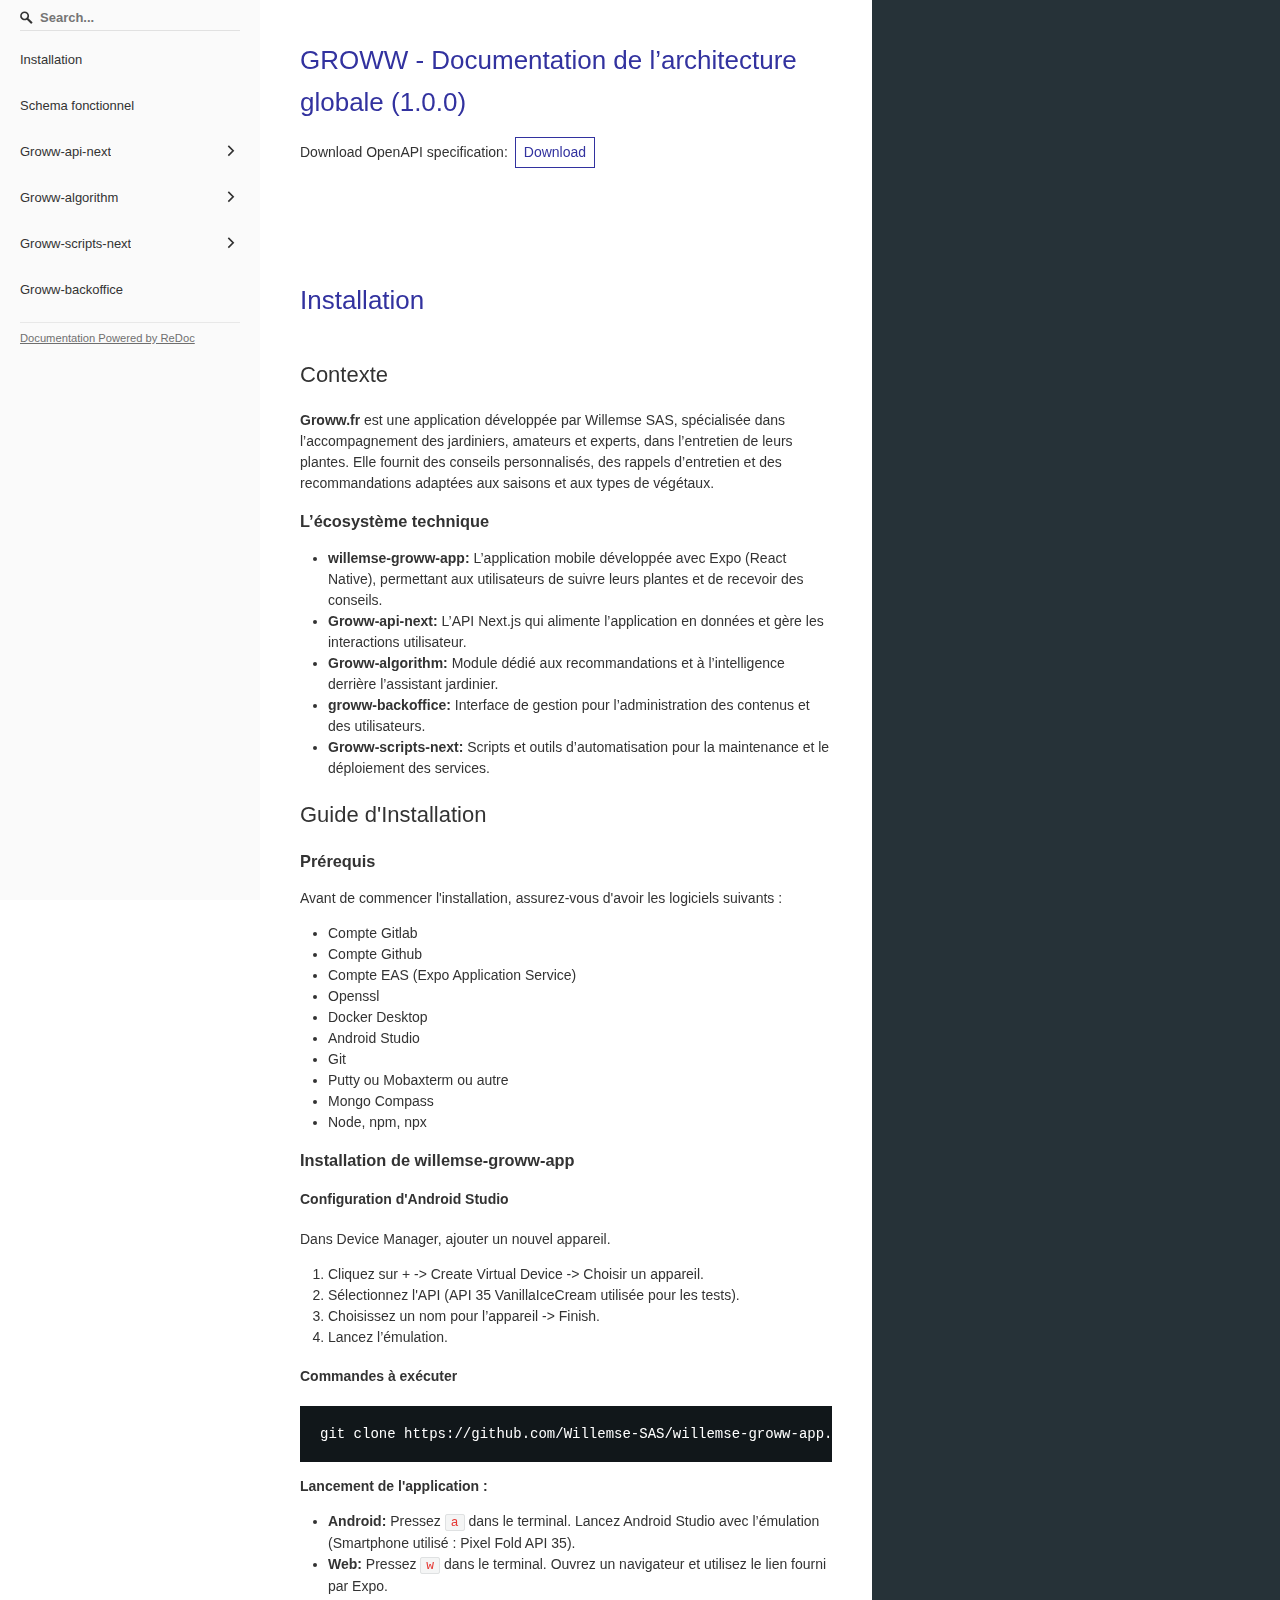
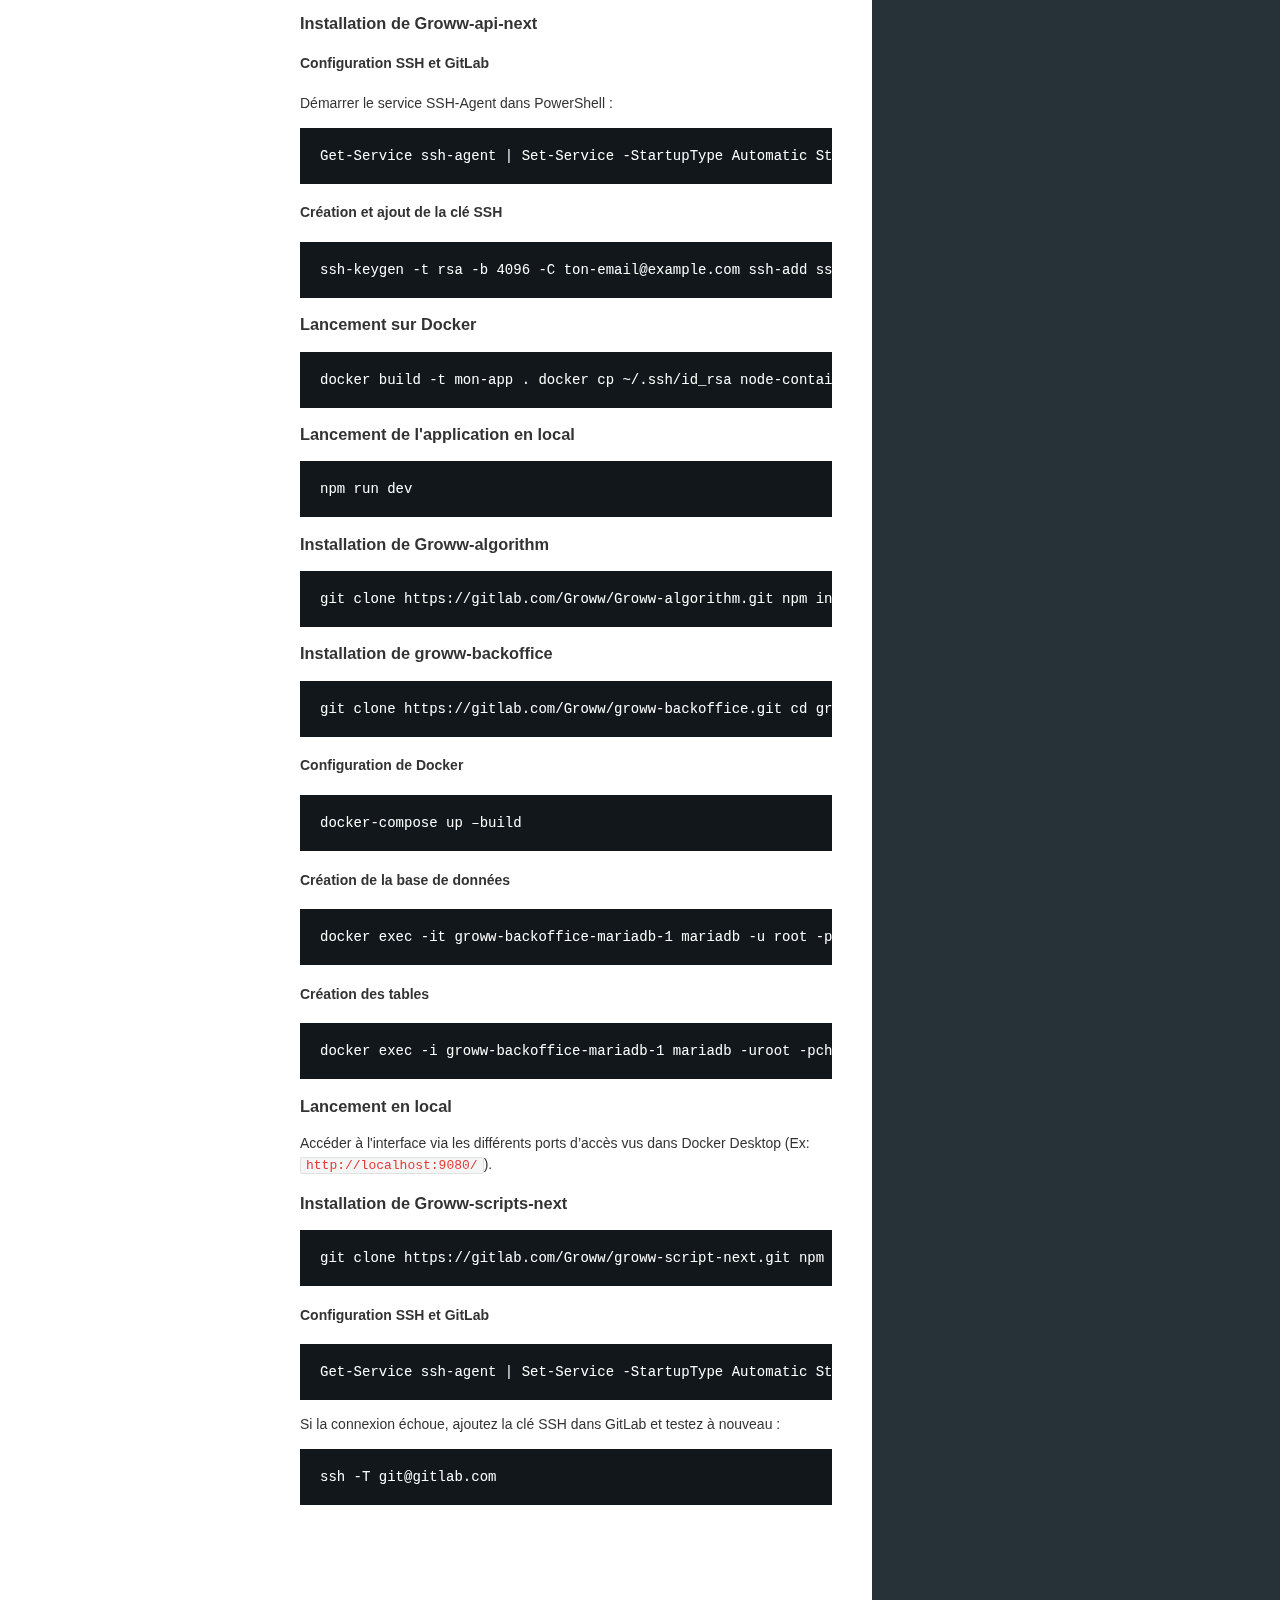
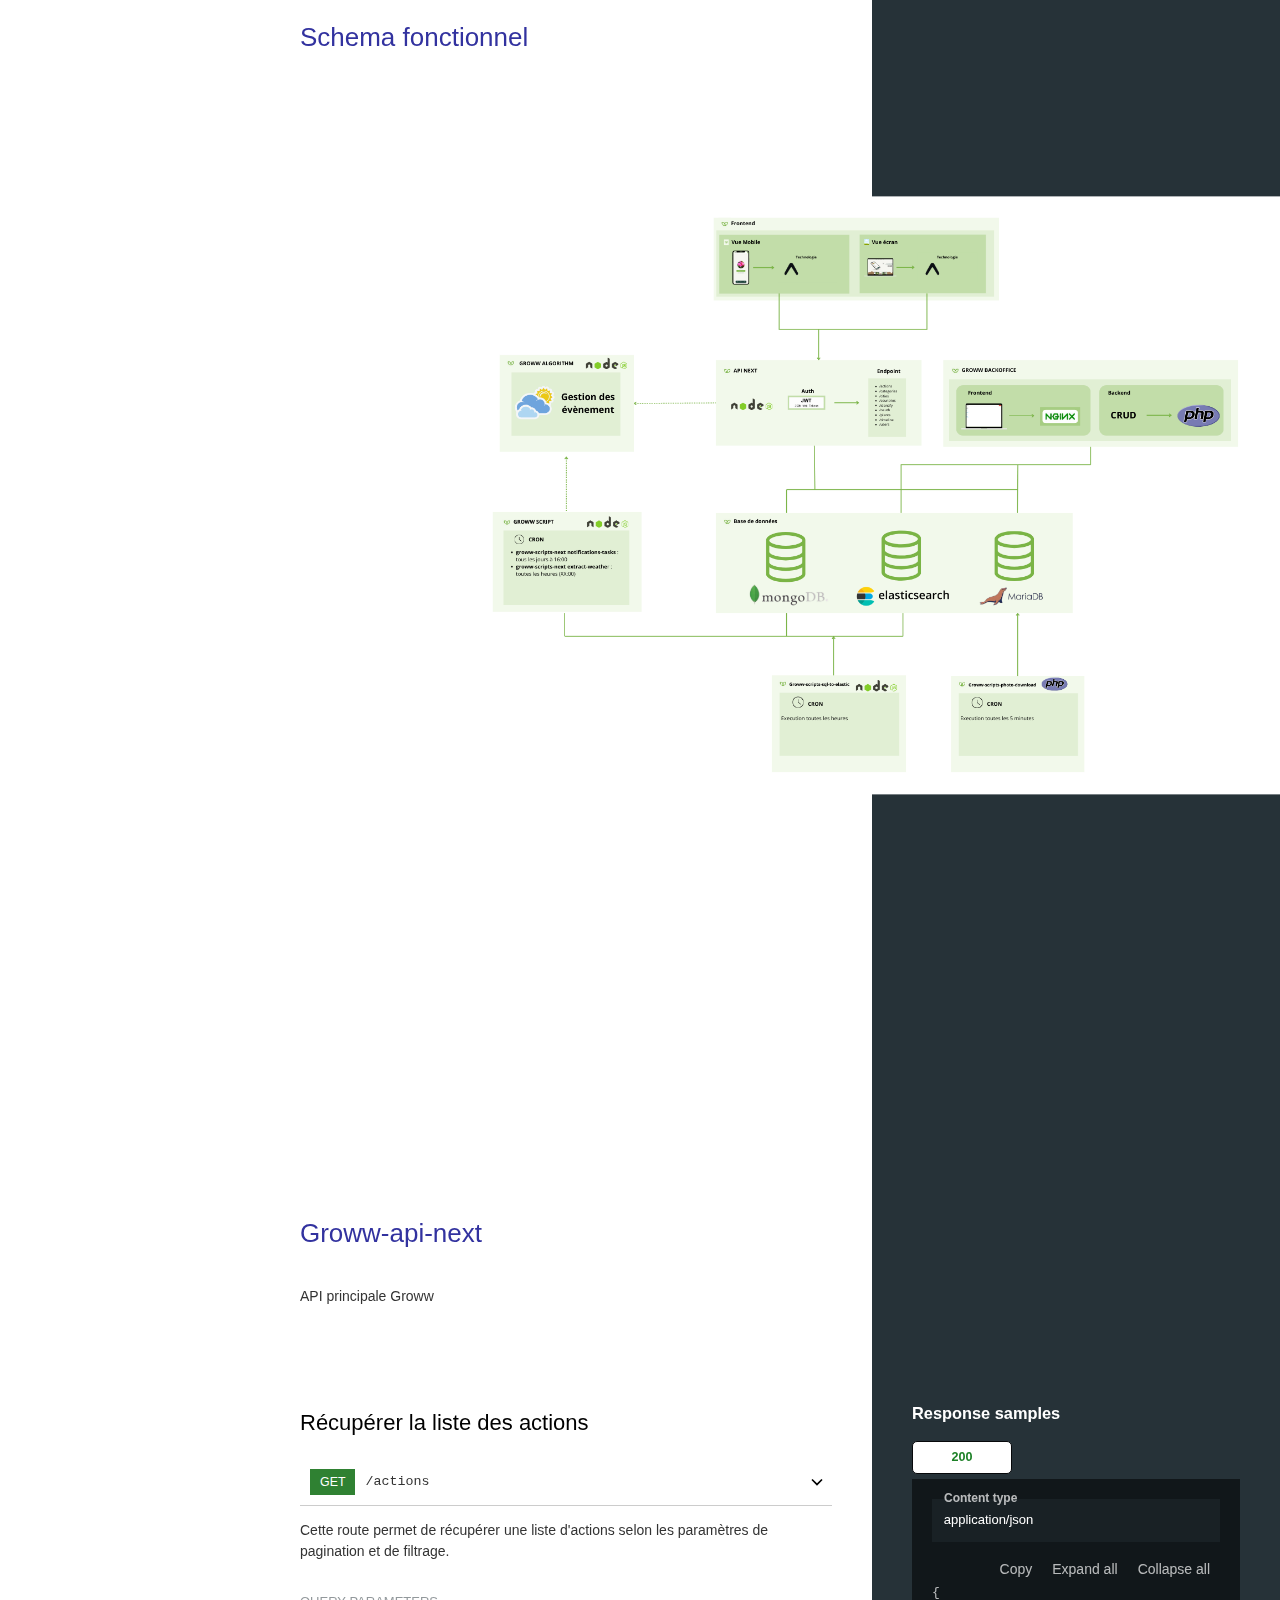
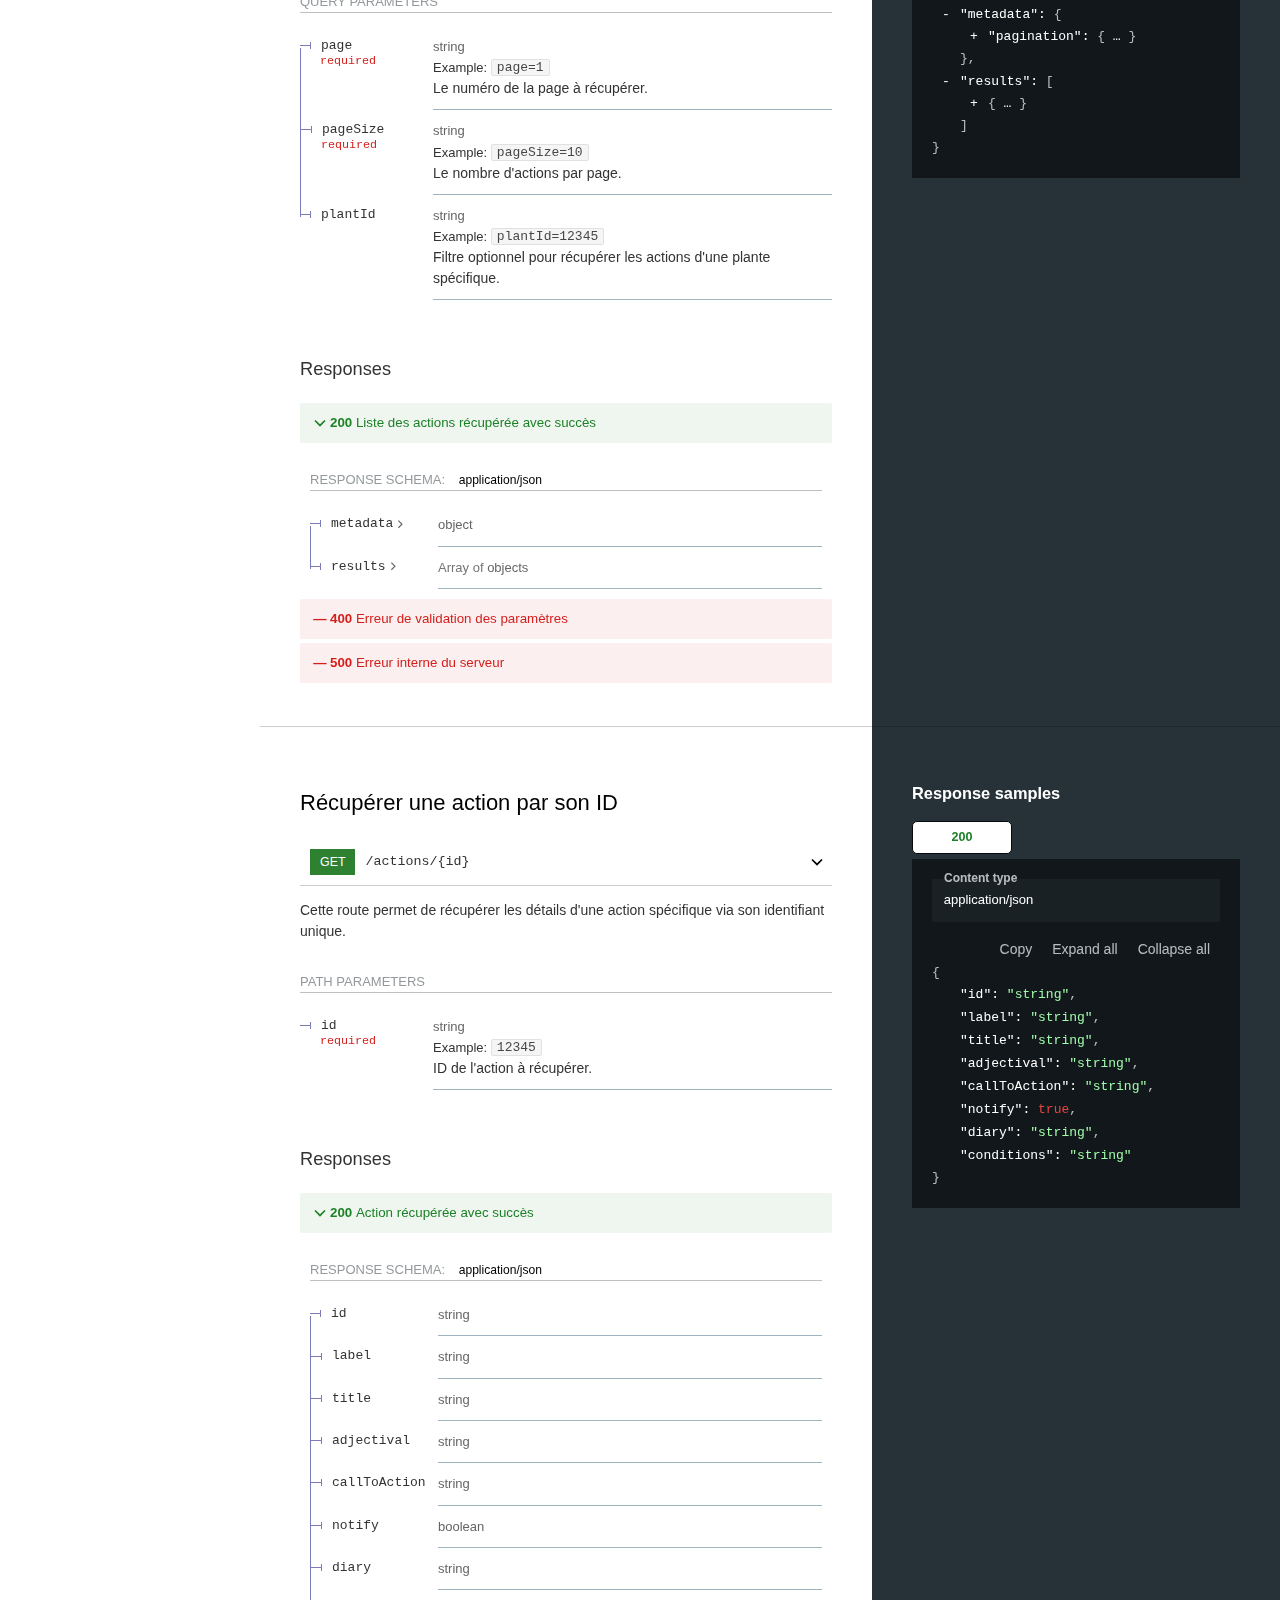
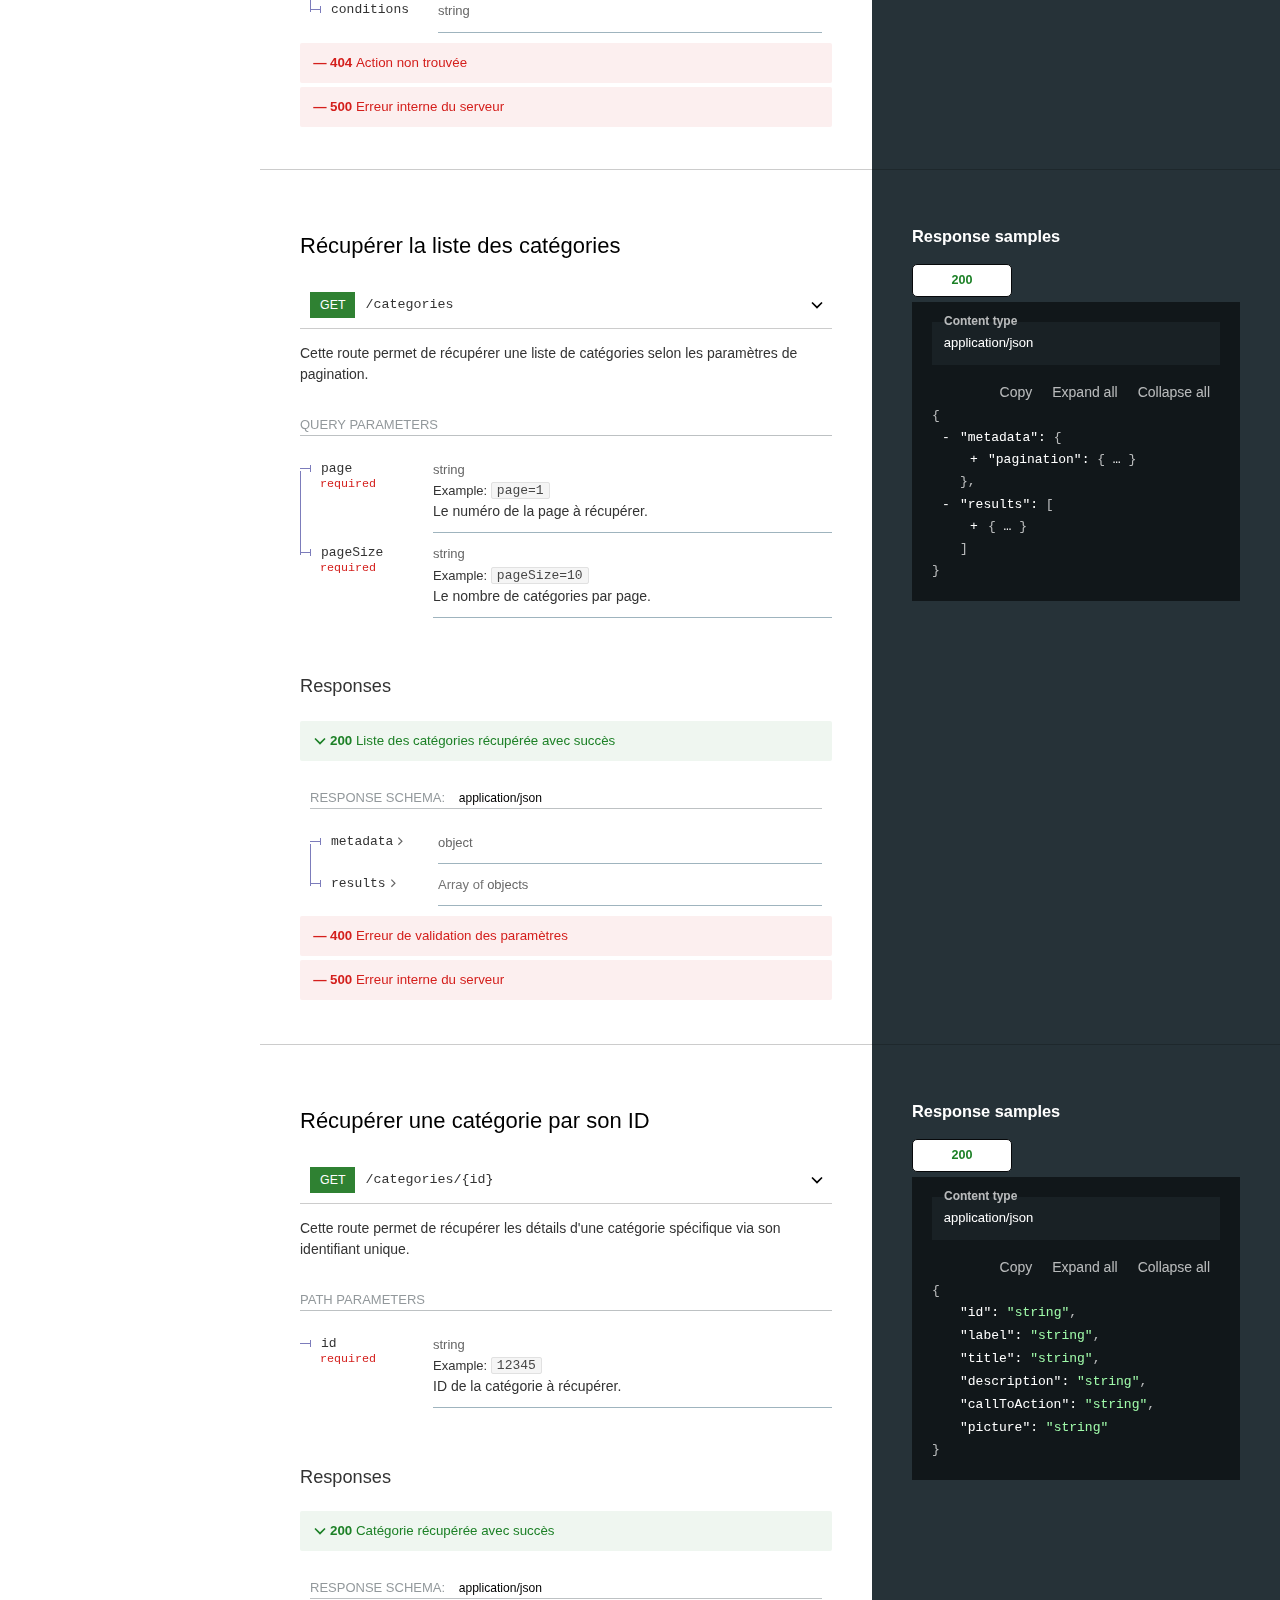
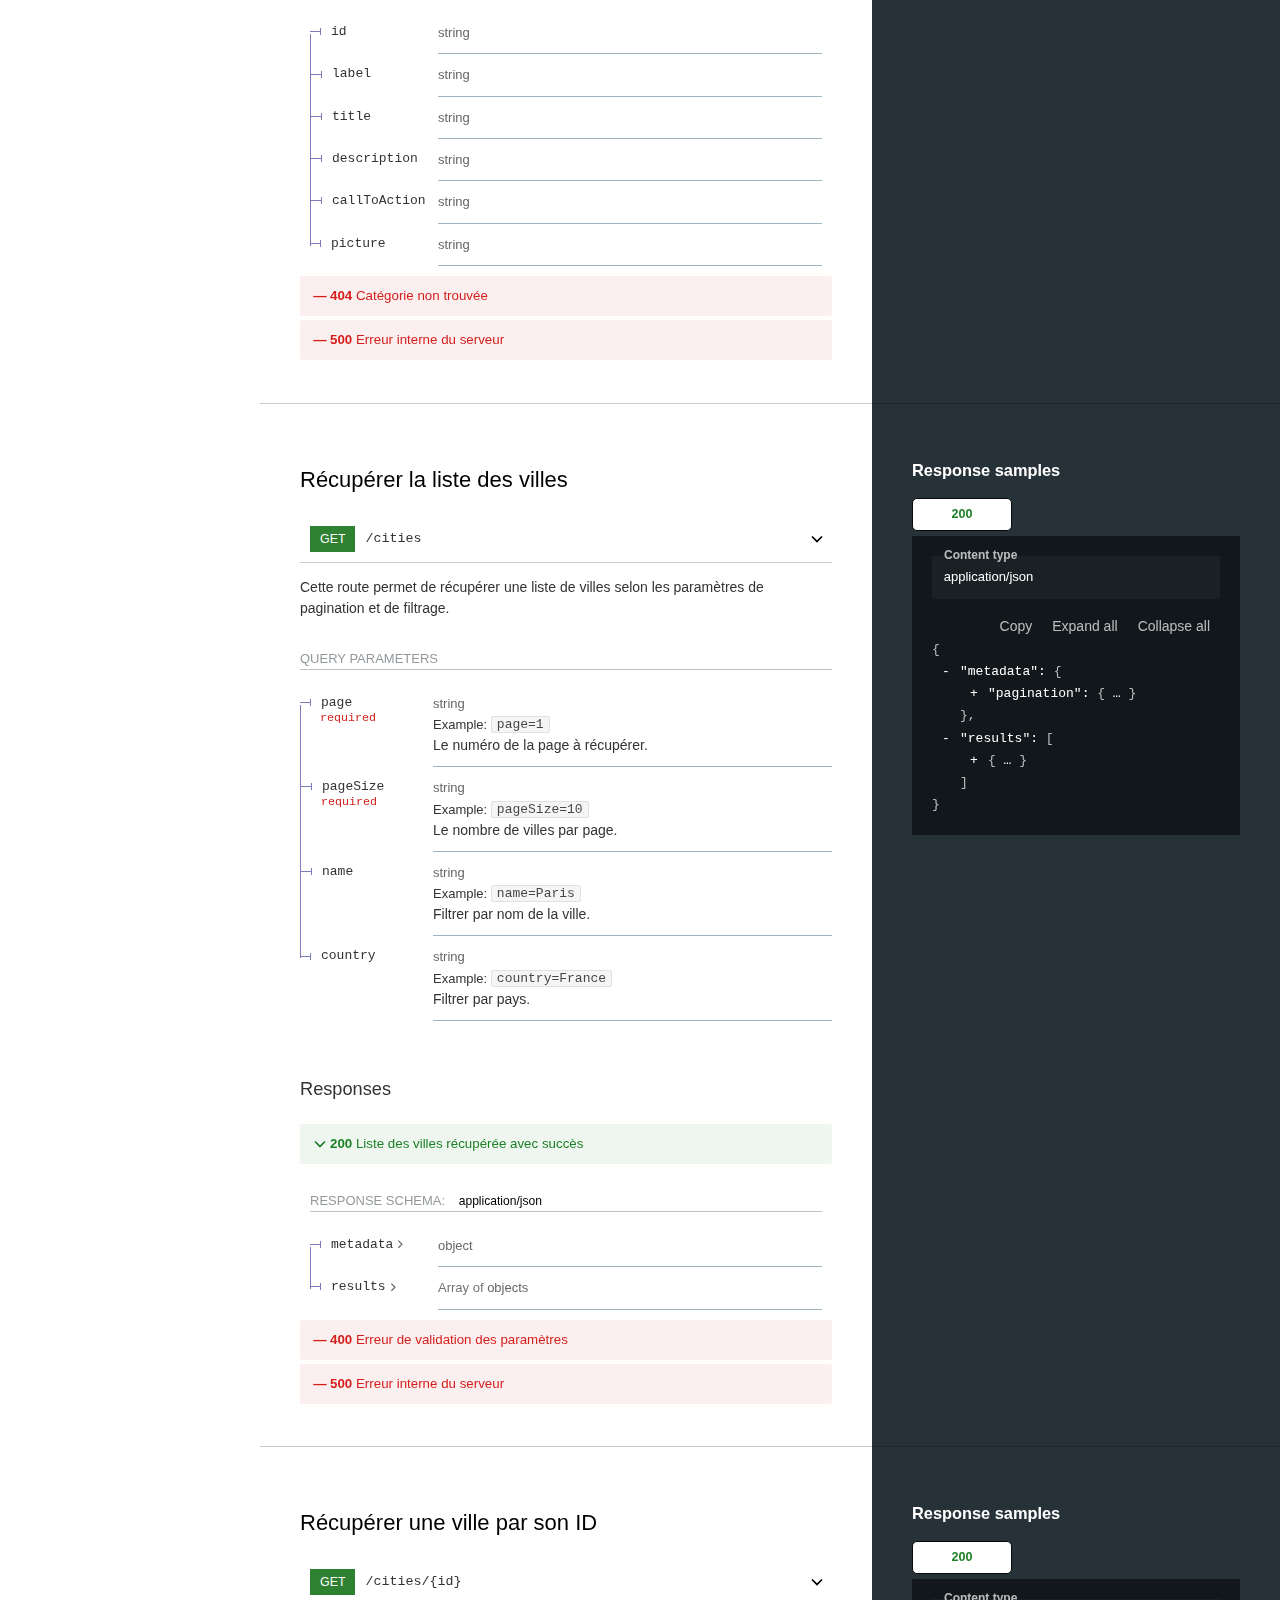
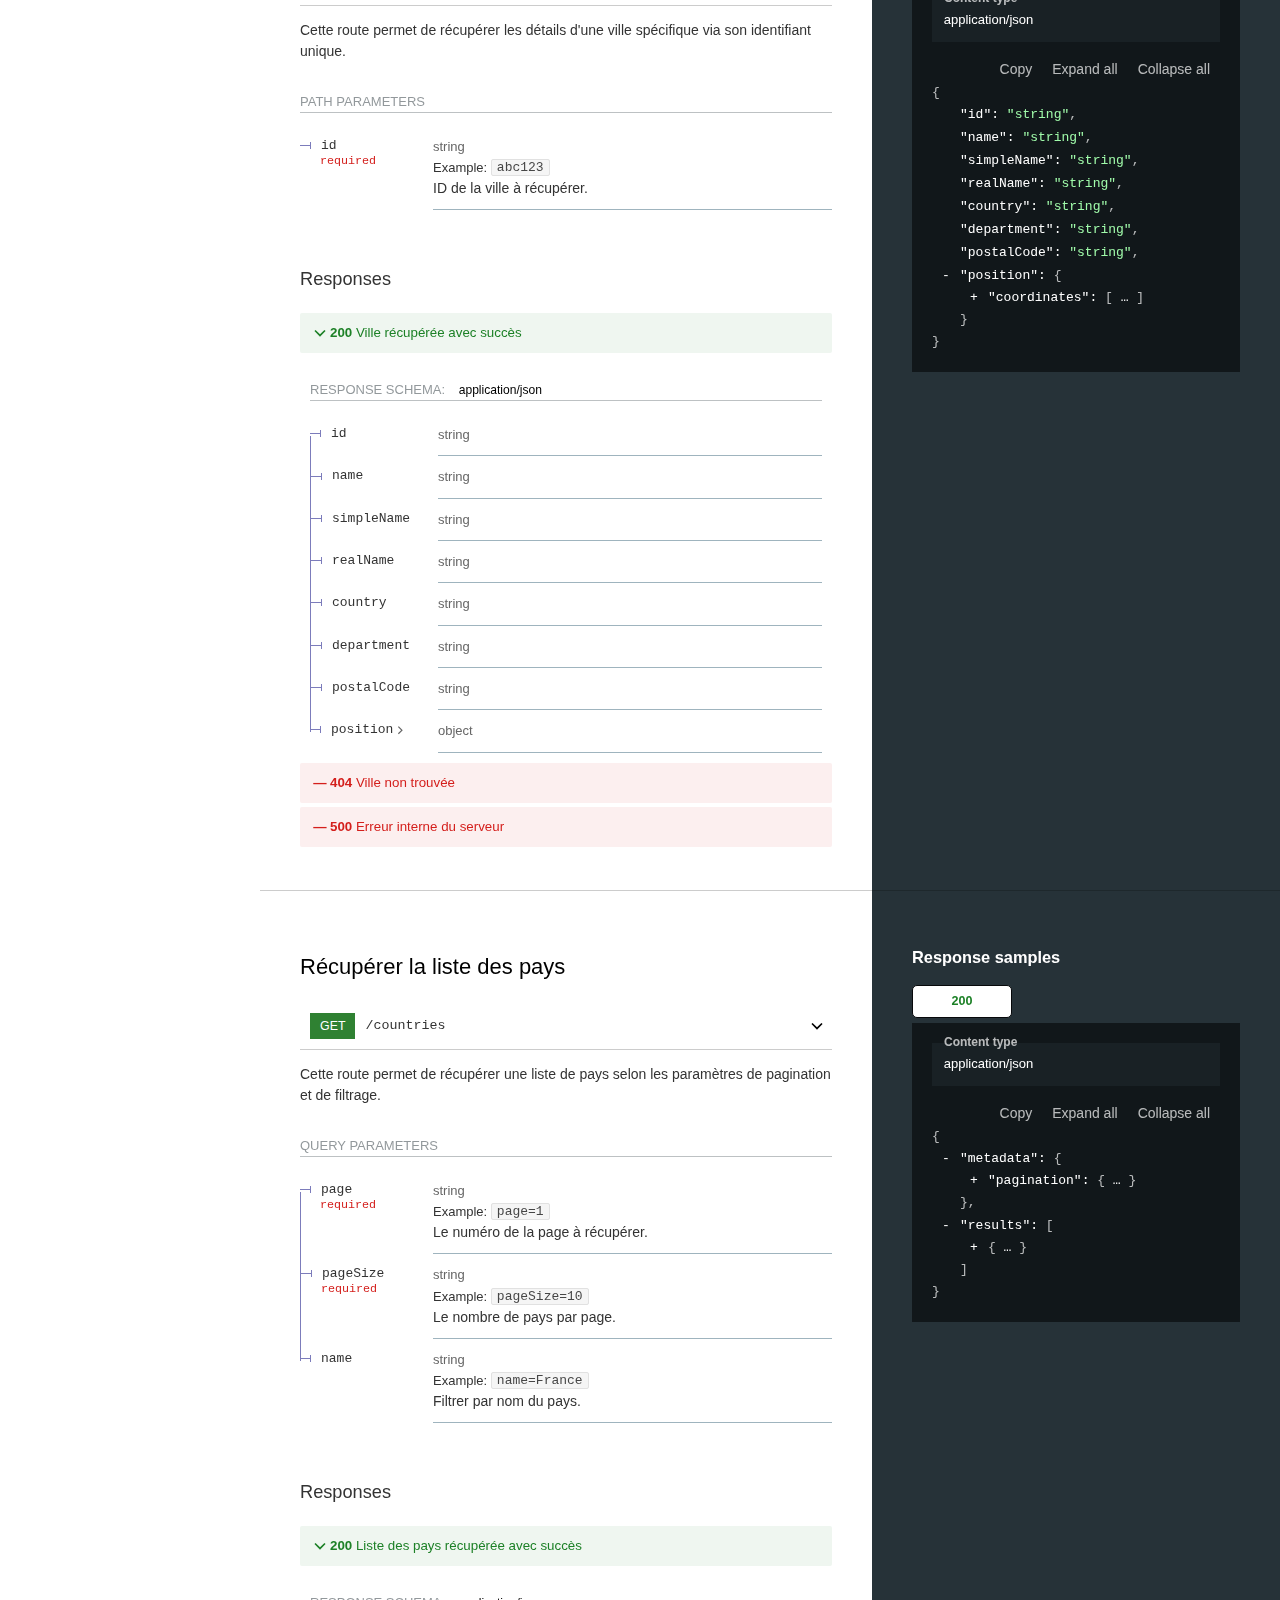
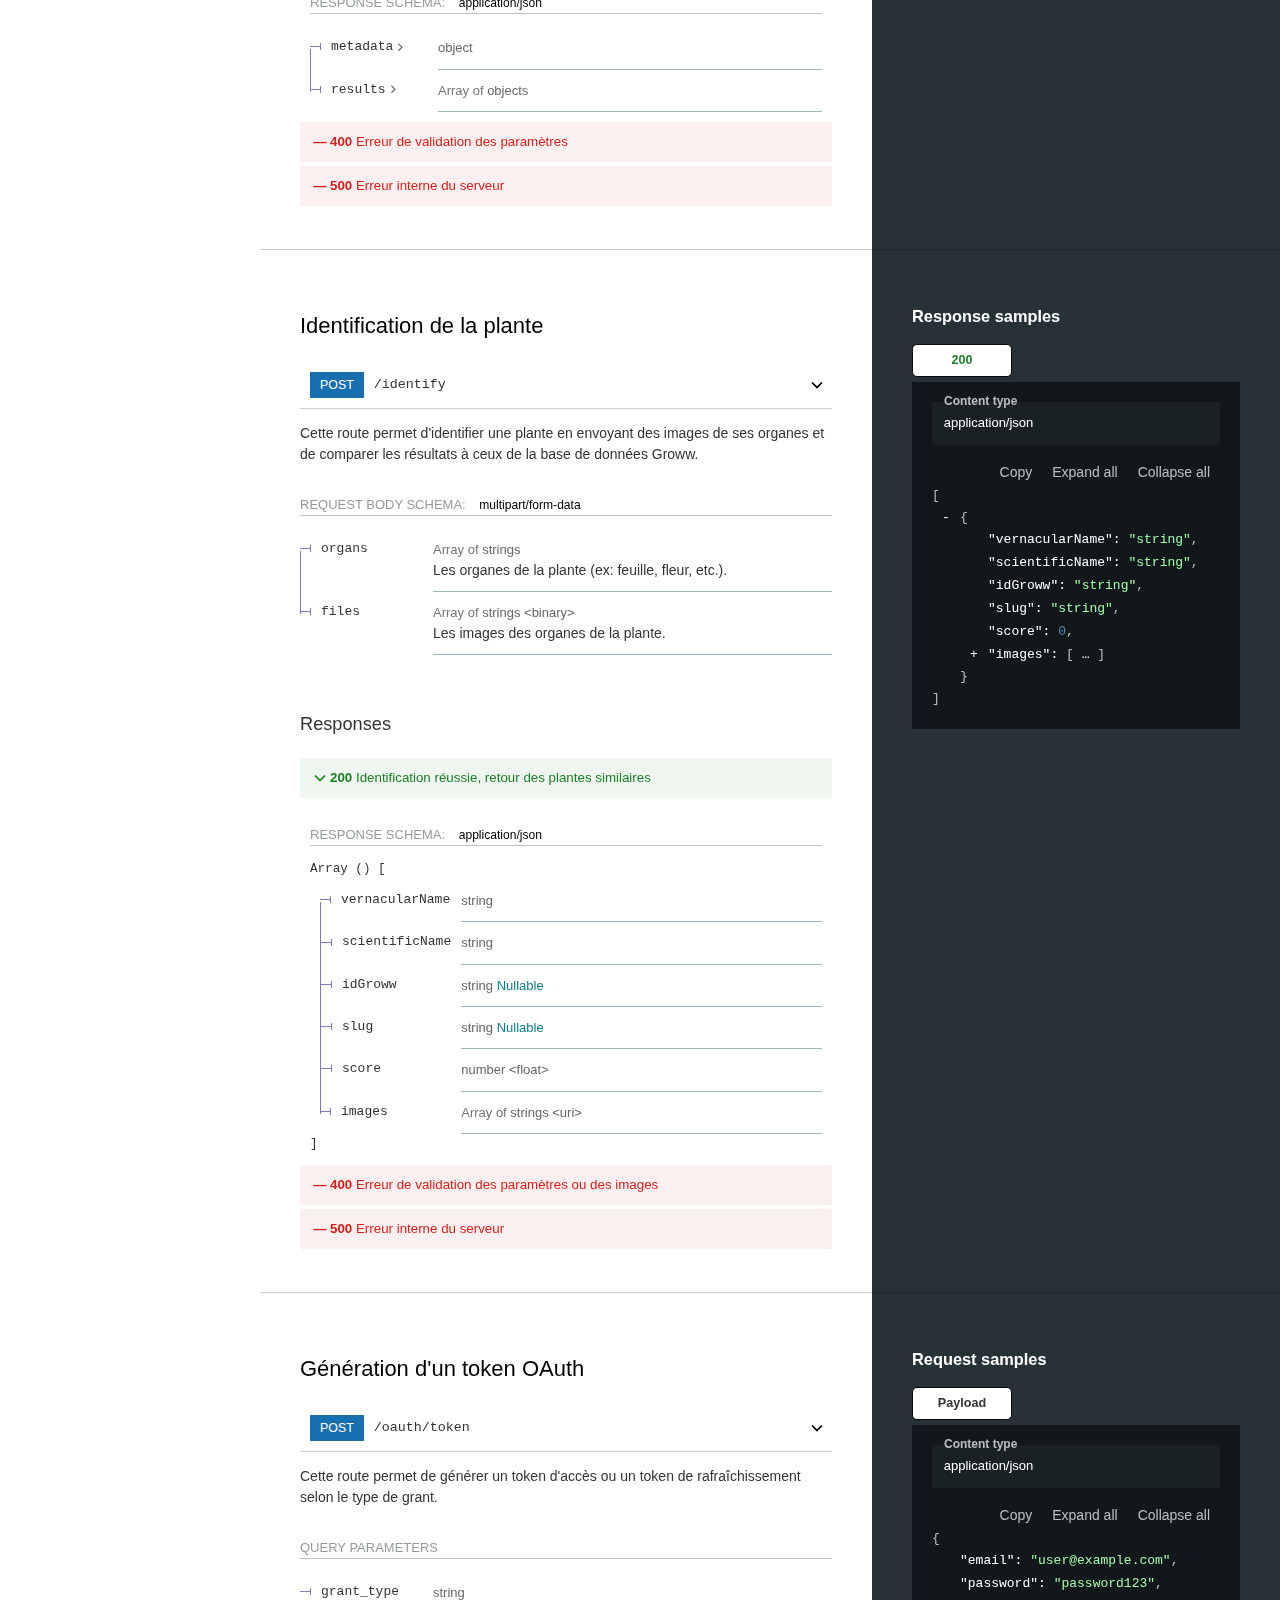
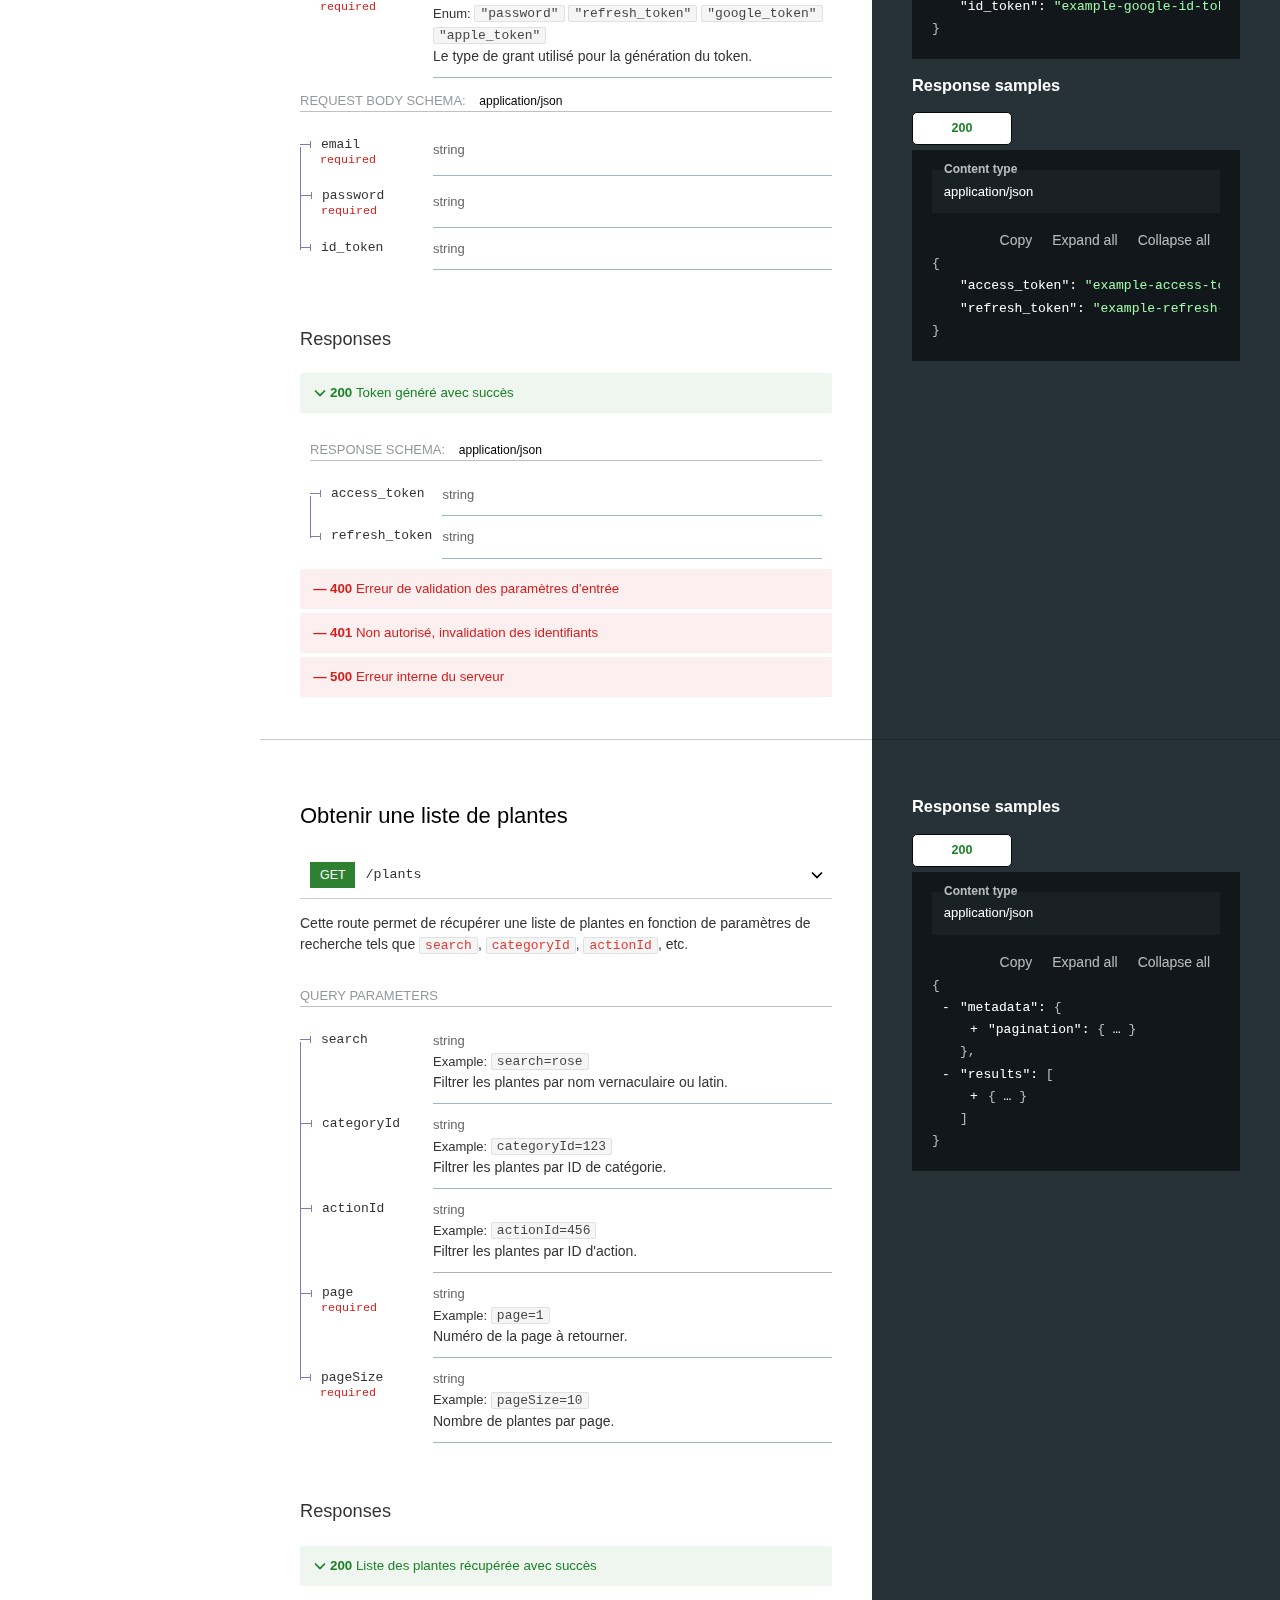
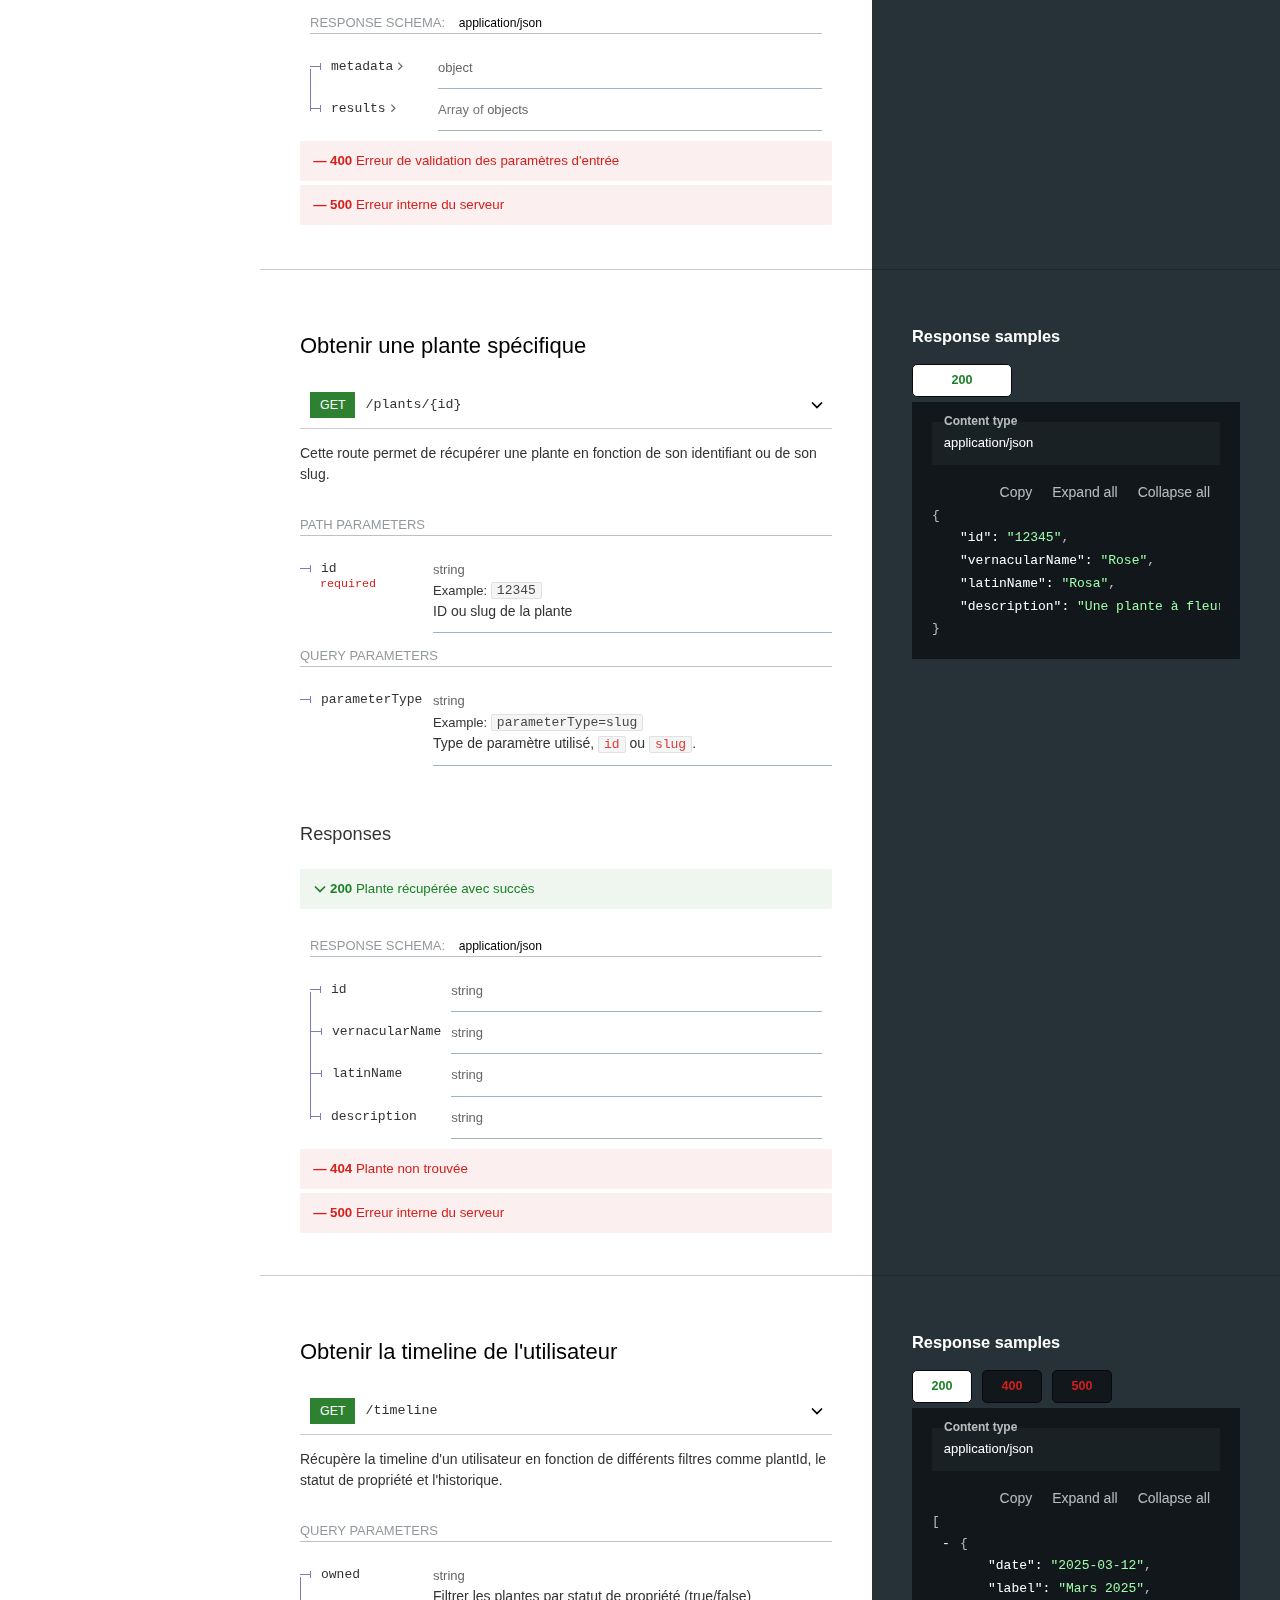
==== robots.txt.1.html @ 56dde5ac "'next'" ====
<!DOCTYPE html>
<html>
  <head>
    <title>EmailEngine documentation</title>
    <meta charset="utf-8" />
    <meta name="viewport" content="width=device-width, initial-scale=1" />
    <link href="./css%3Ffamily=Montserrat:300,400,700|Roboto:300,400,700.css" rel="stylesheet" />

    <link rel="apple-touch-icon" href="https://api.emailengine.app/favicon/apple-touch-icon.png" sizes="180x180" />
    <link rel="icon" href="favicon-32x32.png" sizes="32x32" type="image/png" />
    <link rel="icon" href="favicon-16x16.png" sizes="16x16" type="image/png" />
    <link rel="manifest" href="manifest.json" />
    <link rel="icon" href="favicon.ico" />

    <style>
      body {
        margin: 0;
        padding: 0;
      }
    </style>

    <script defer data-domain="emailengine.app" src="https://plausible.apps.srv.dev/js/plausible.js"></script>
  </head>
  <body>
    <redoc spec-url="/swagger.json" expand-responses="200,201" path-in-middle-panel="true"></redoc>
    <script src="redoc.standalone.js"></script>
  </body>
</html>
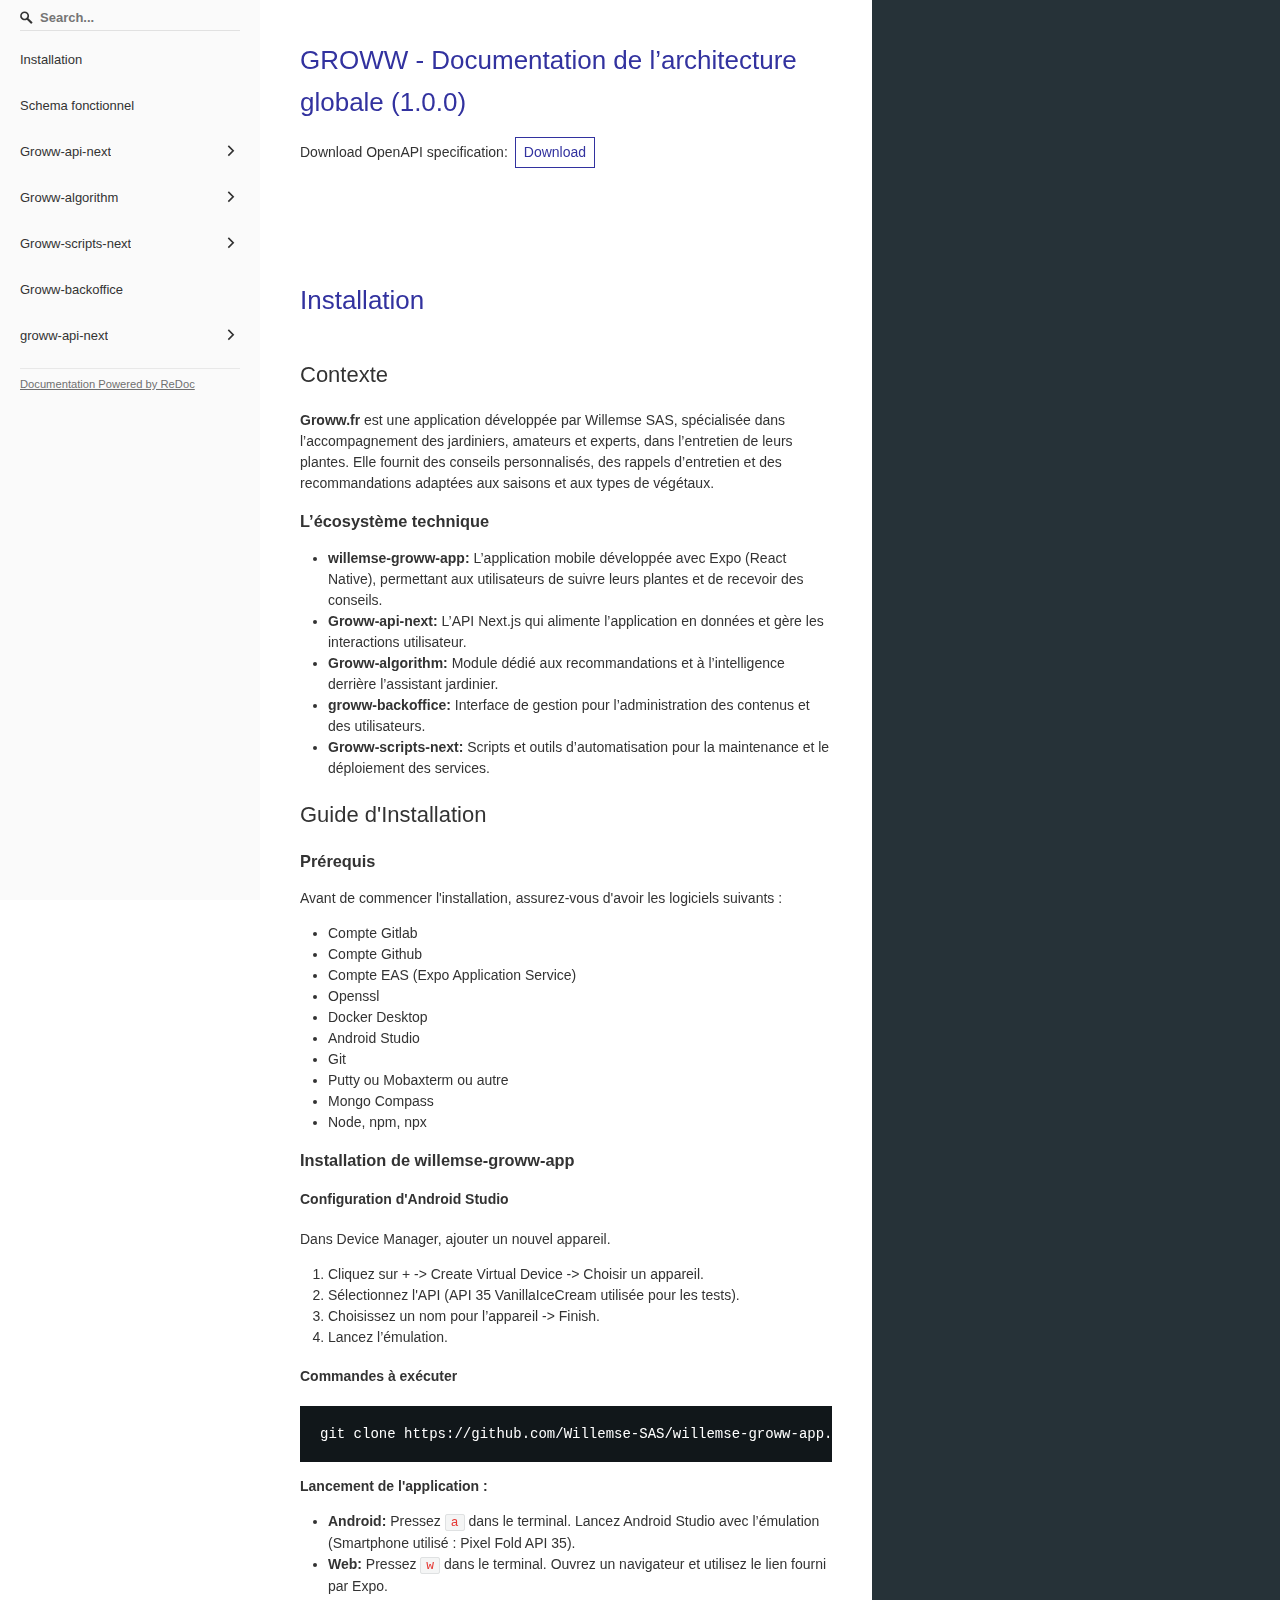
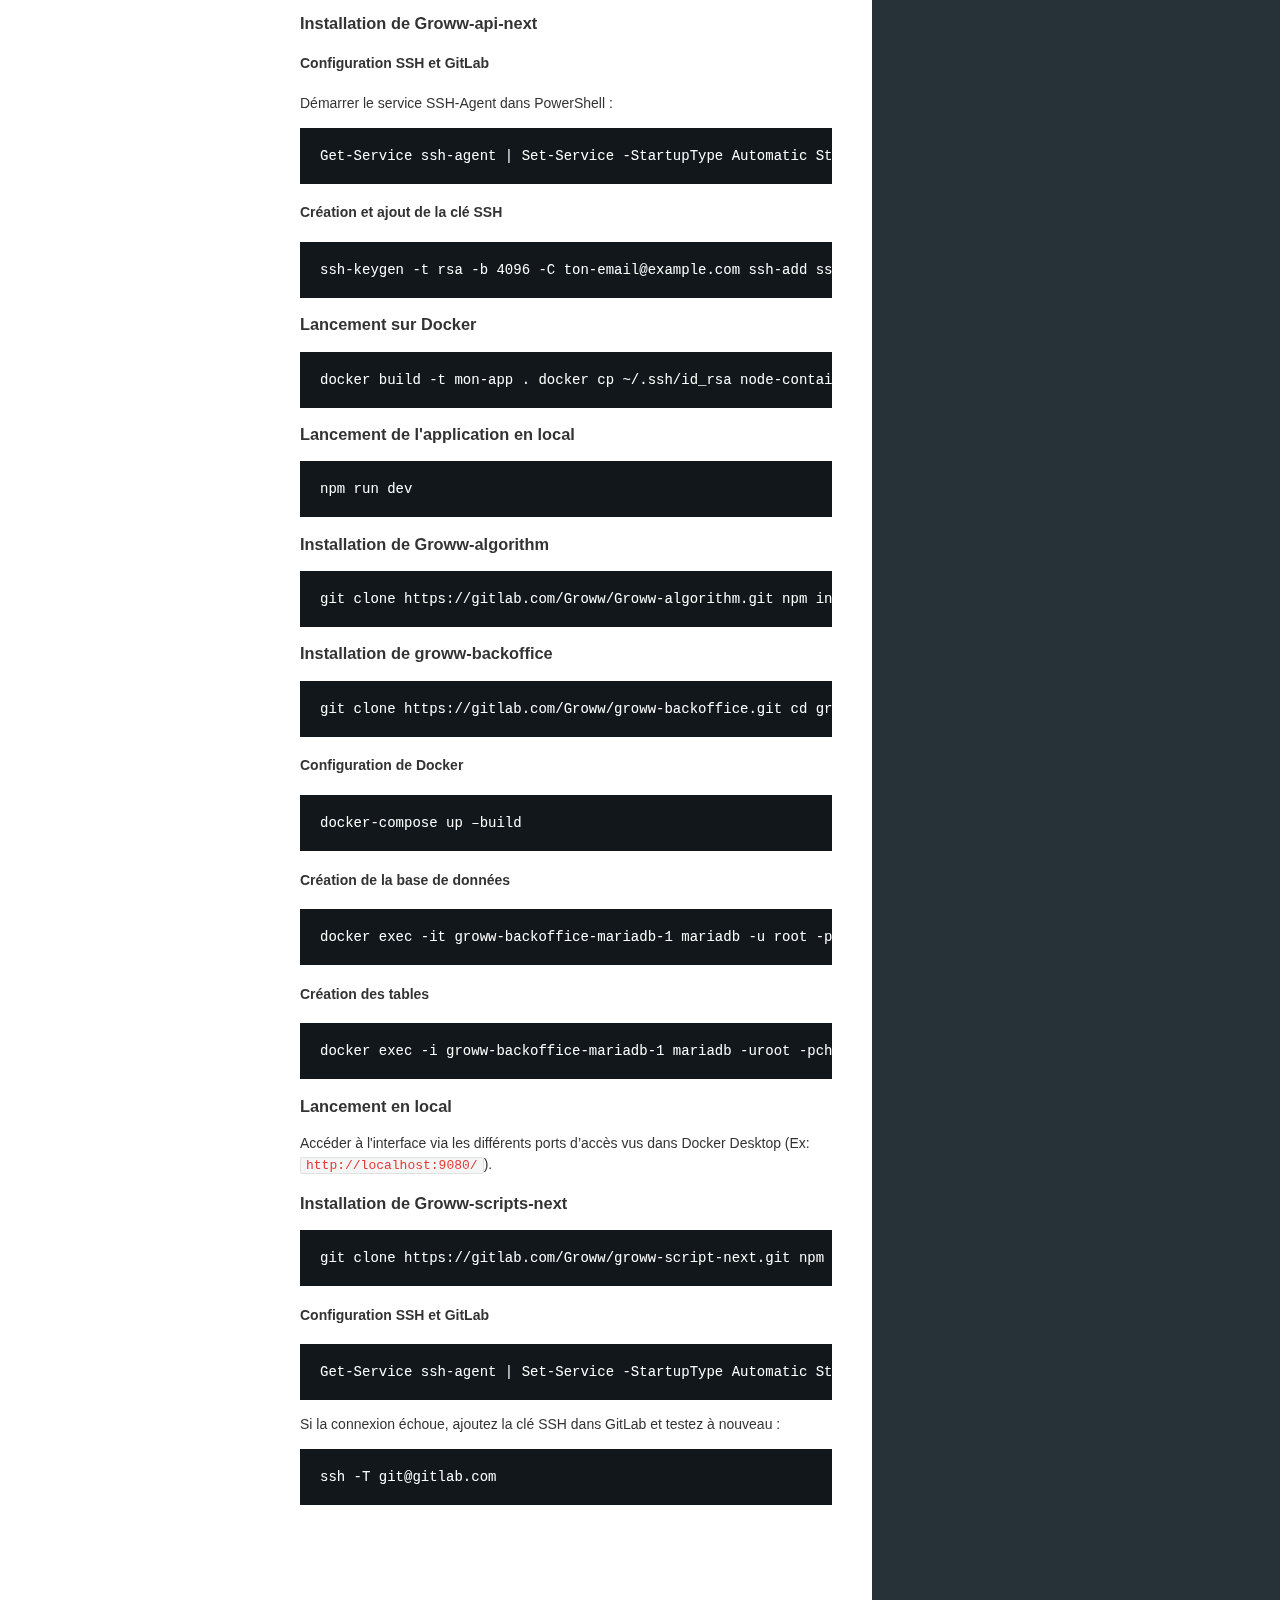
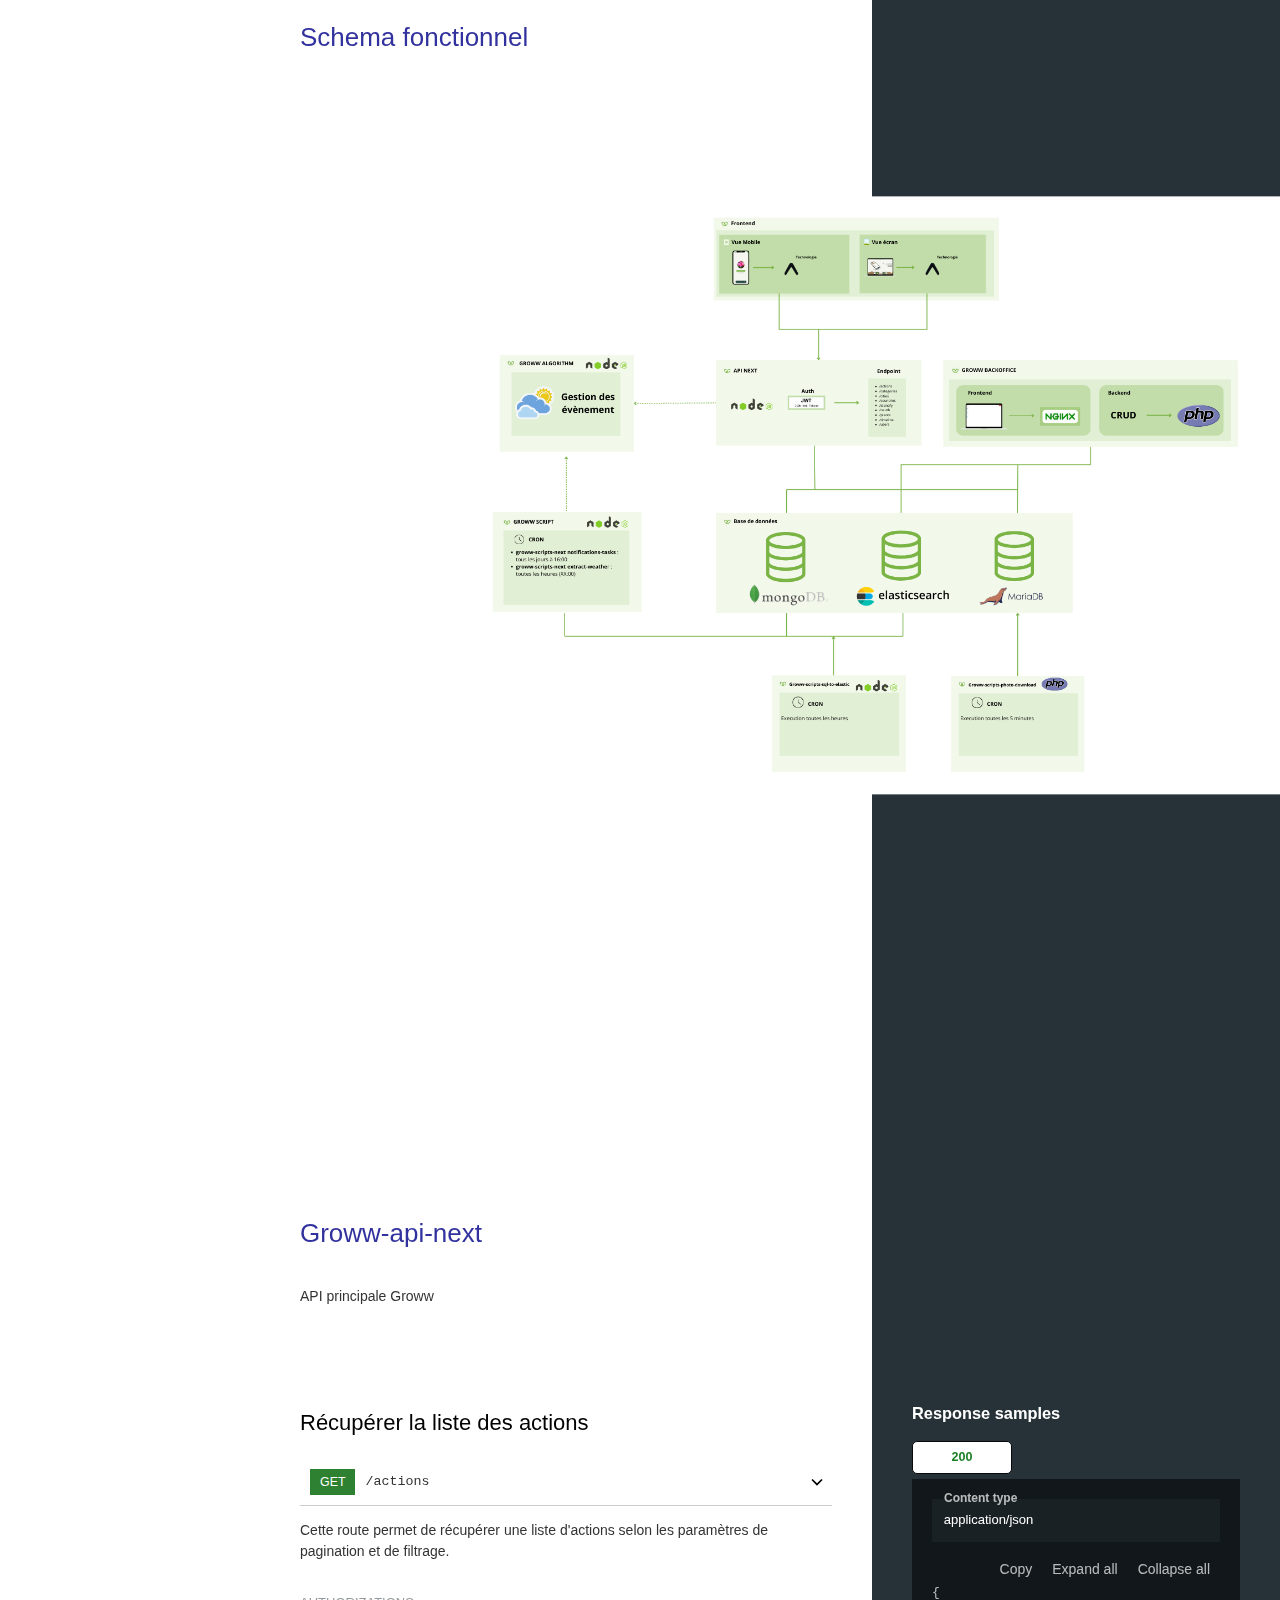
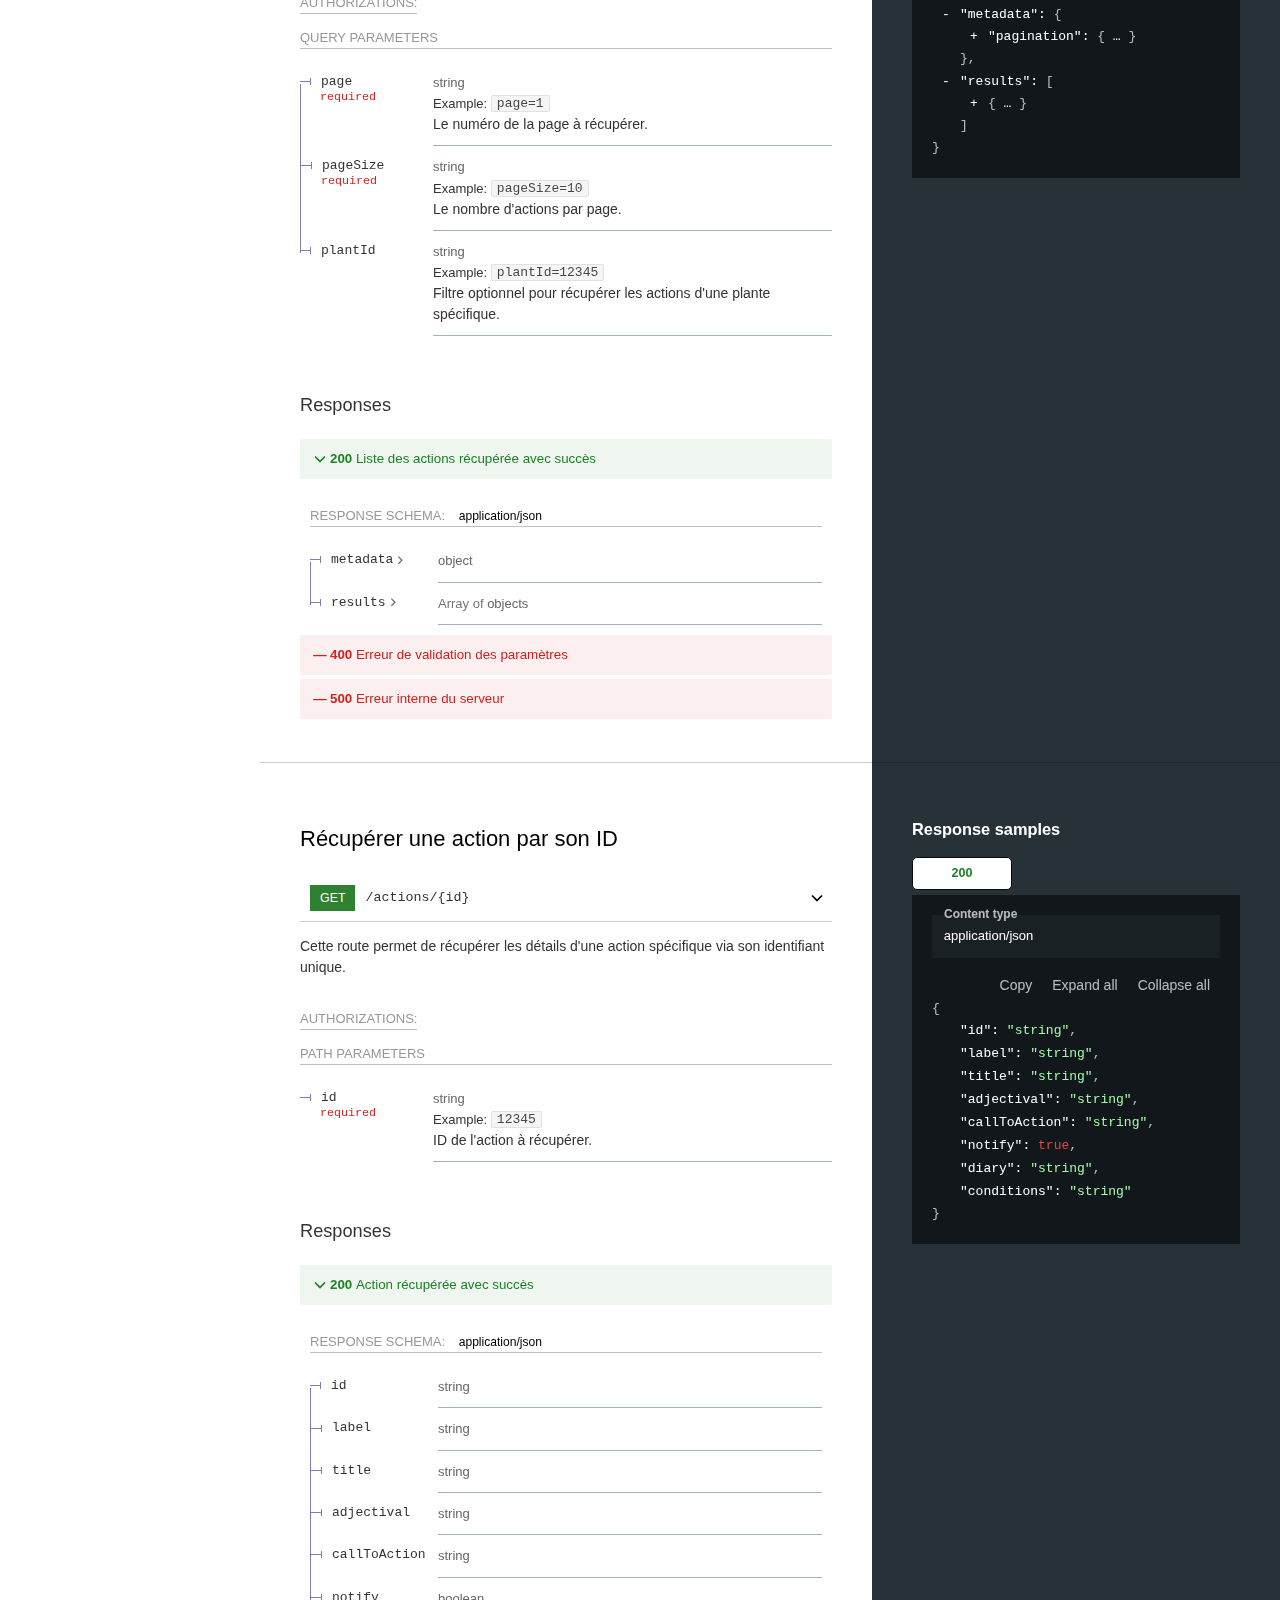
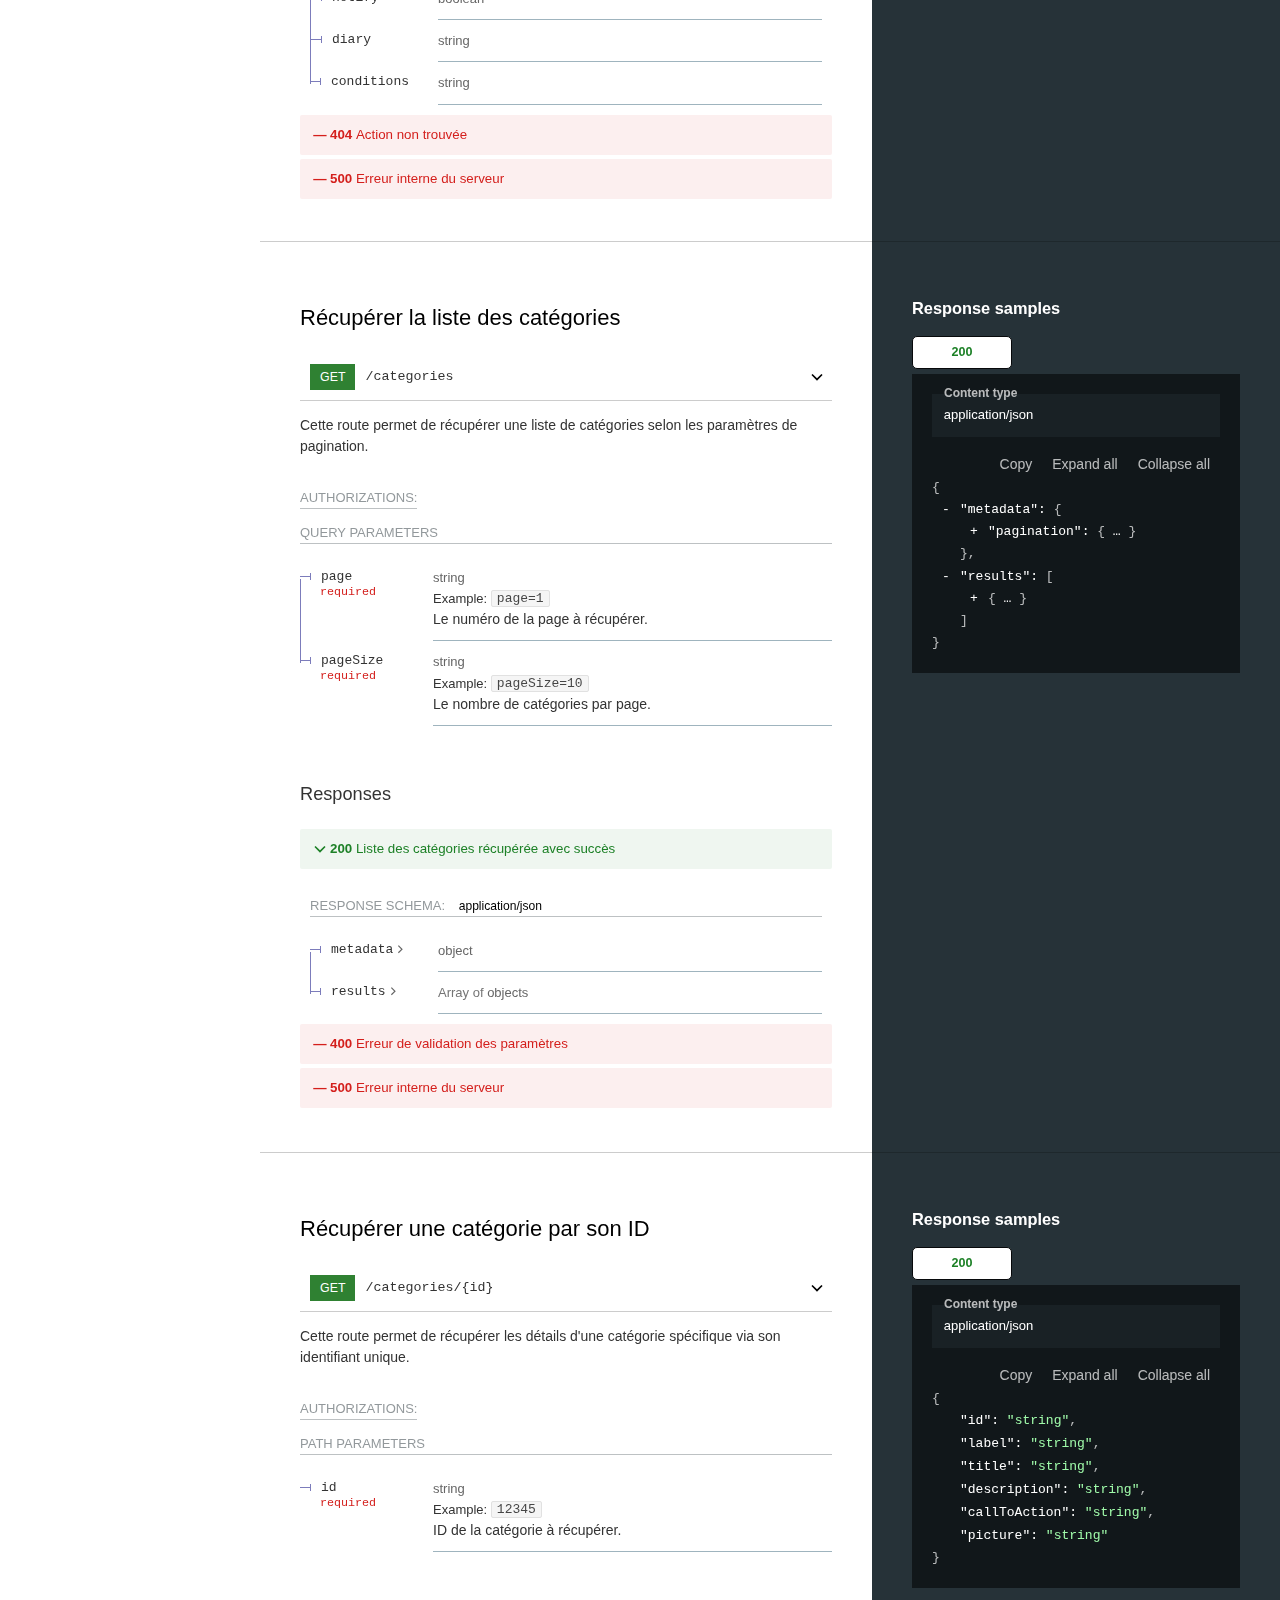
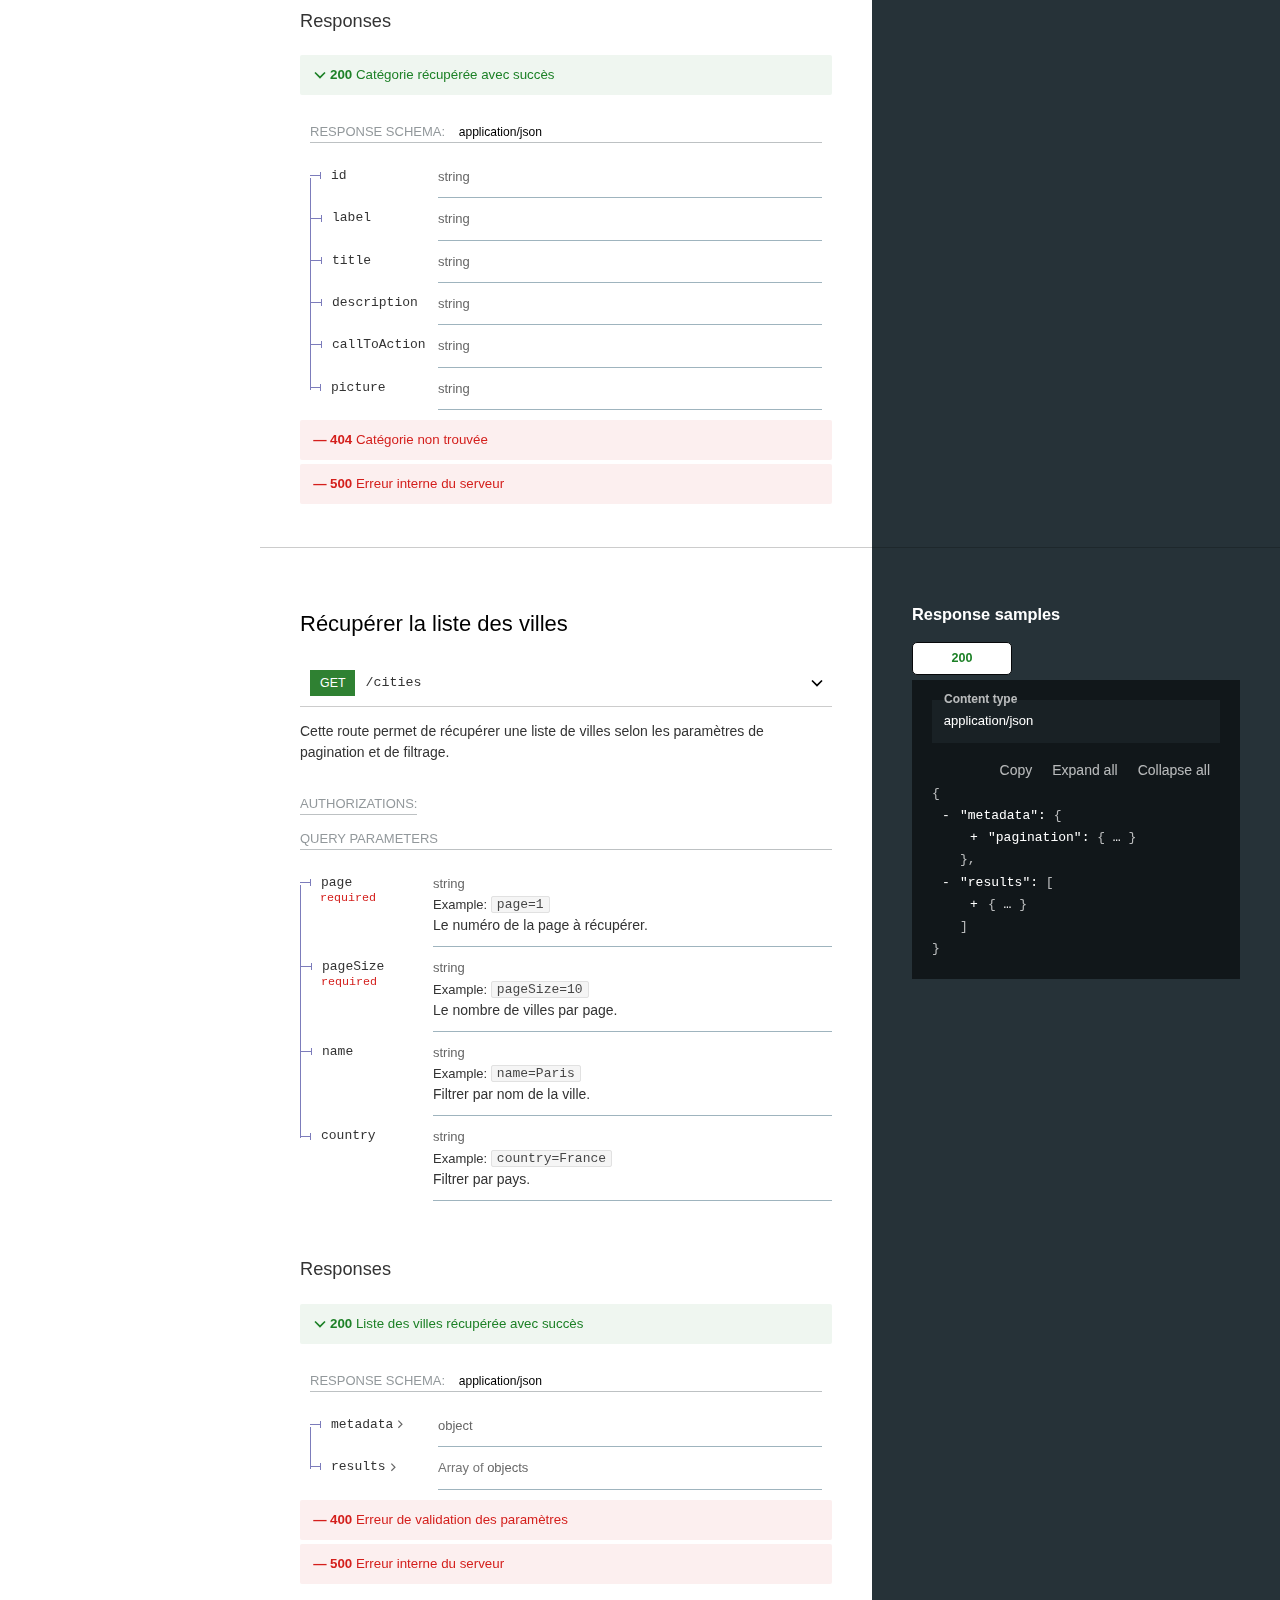
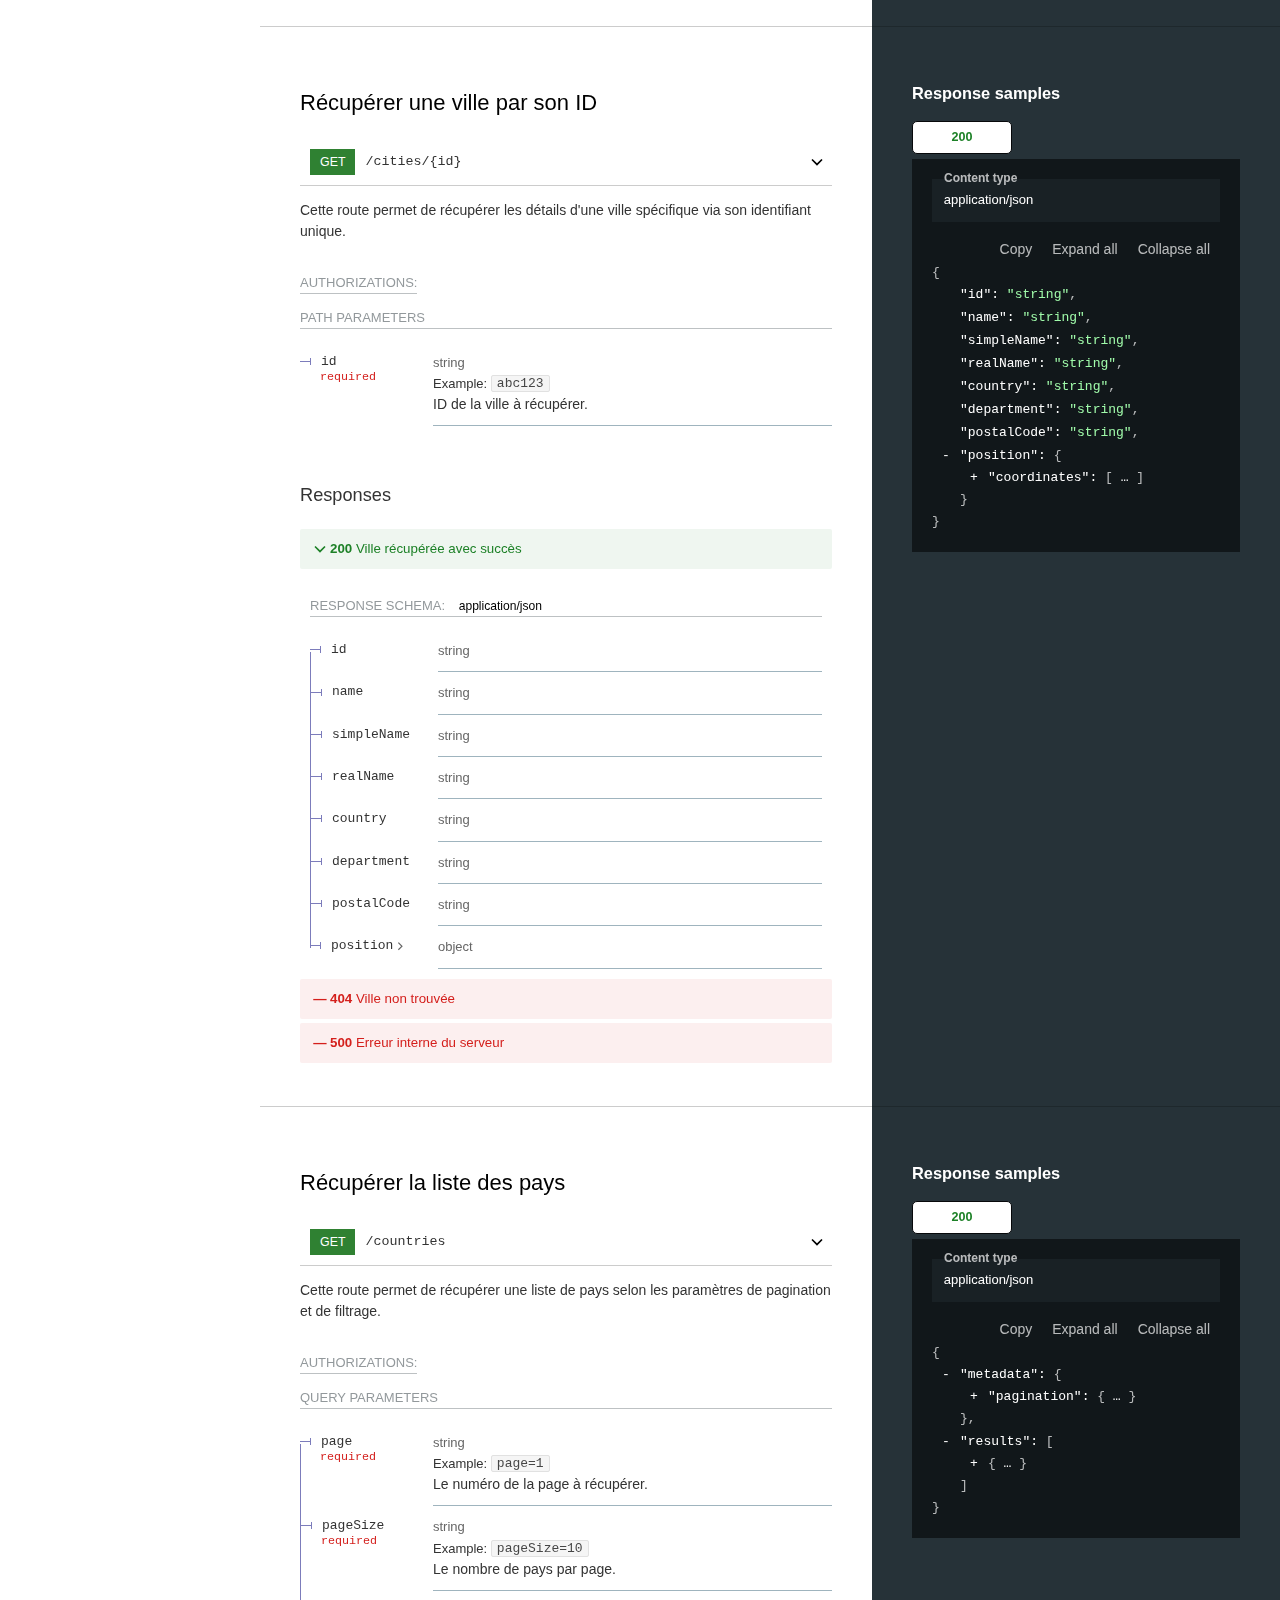
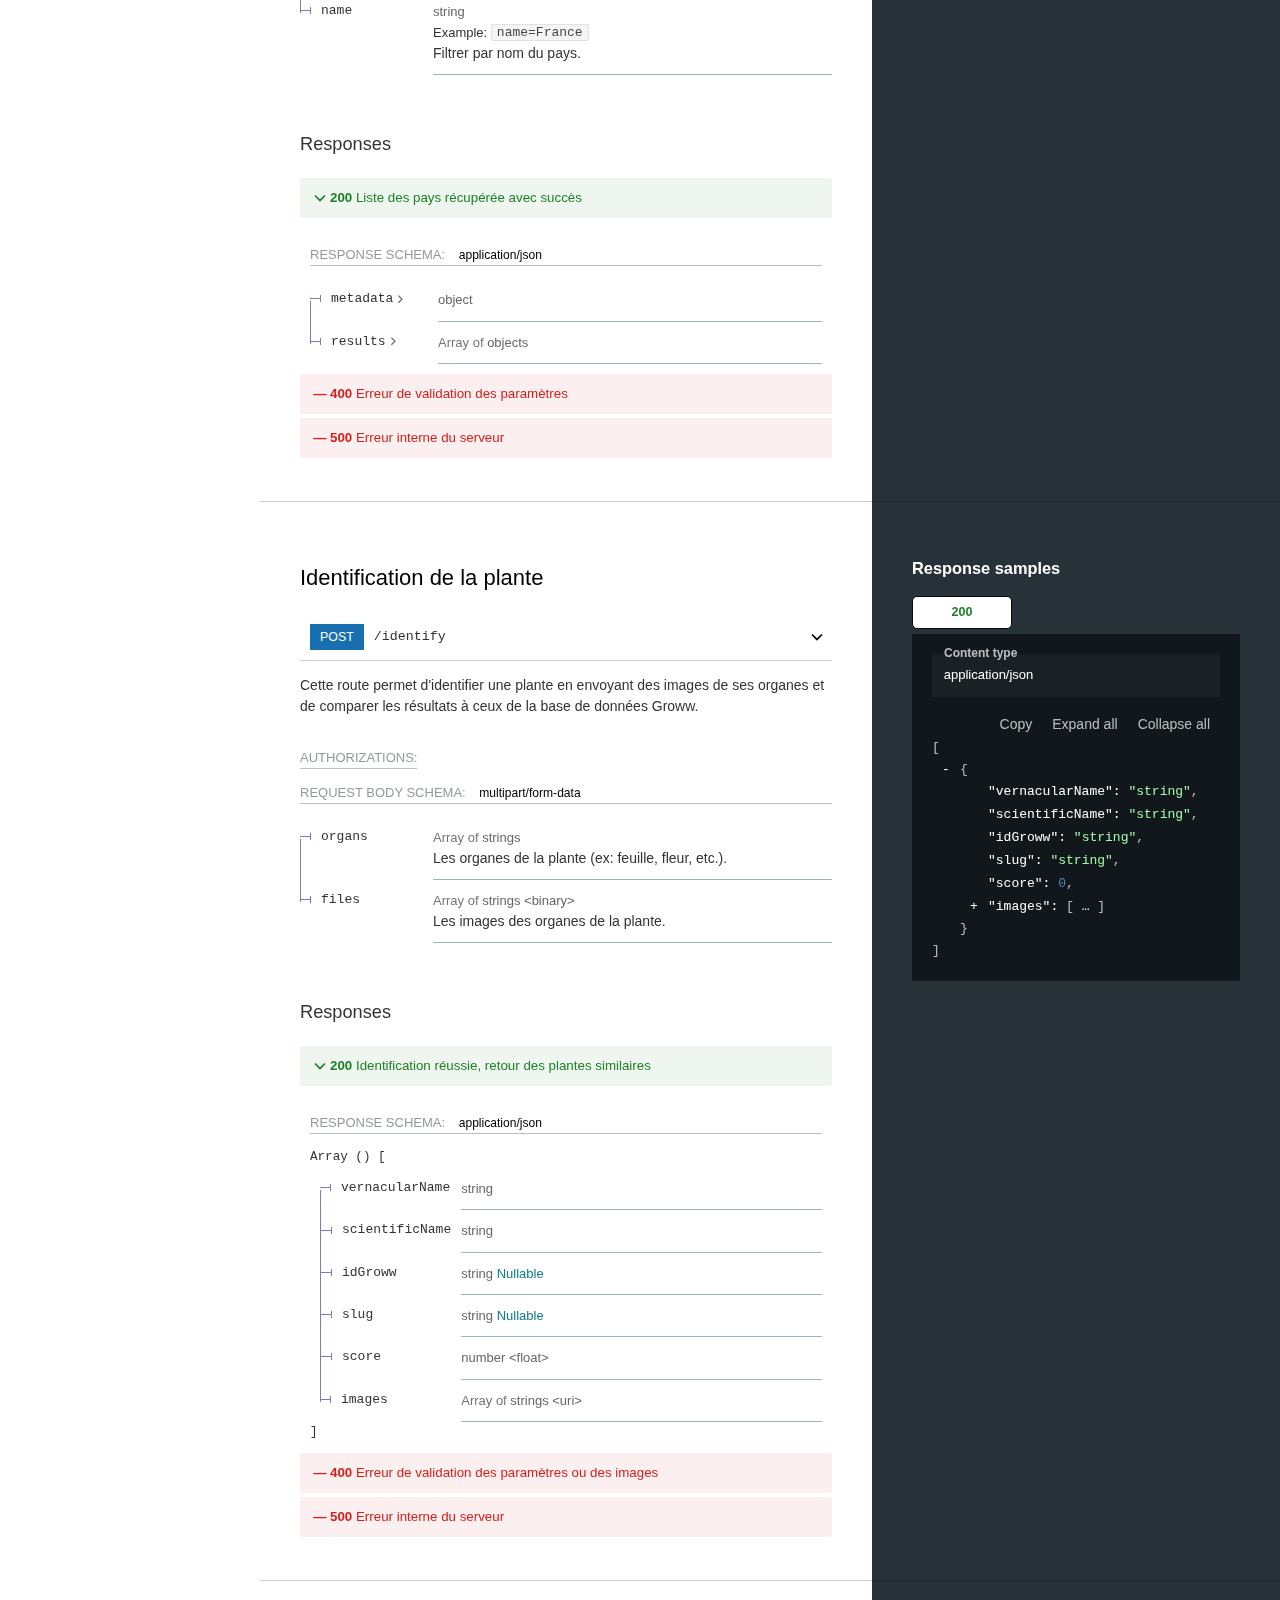
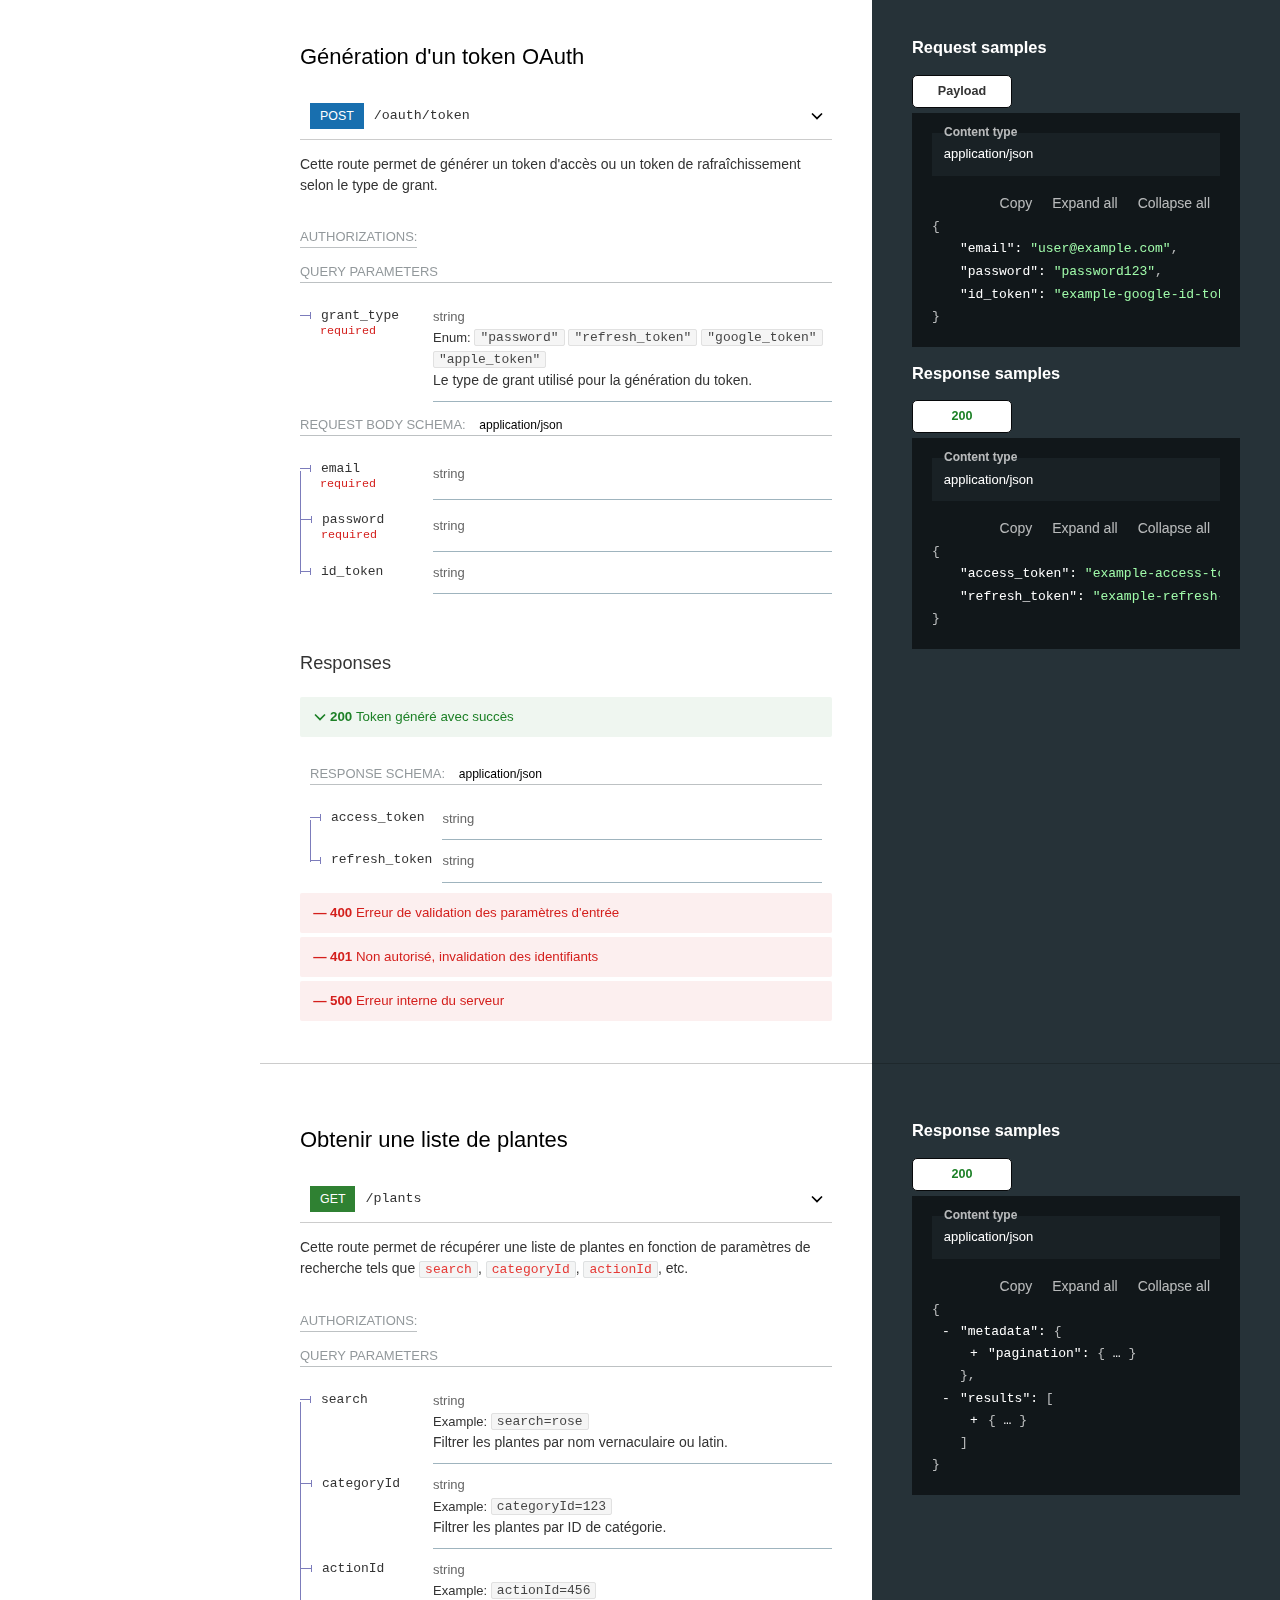
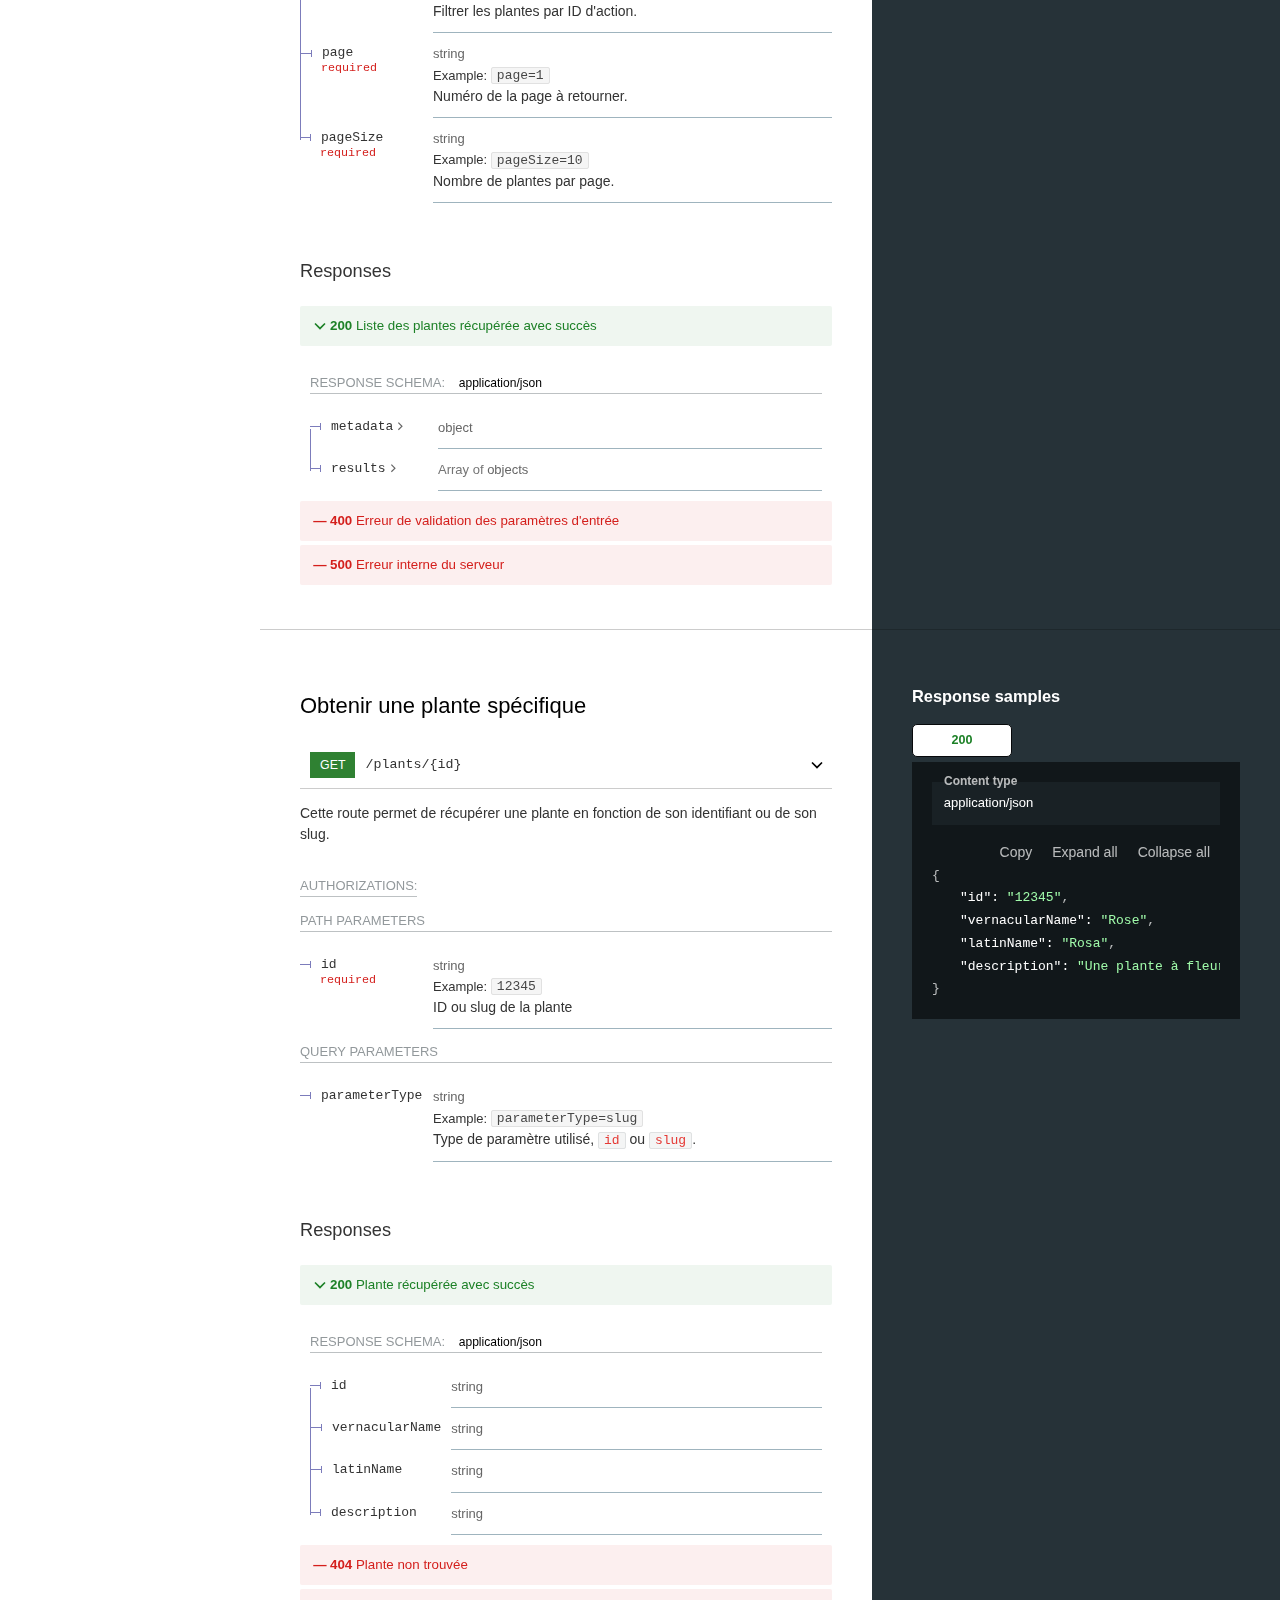
==== commit 186efda4: "'login_backoffice'" ====
--- a/robots.txt.1.html
+++ b/robots.txt.1.html
@@ -1,12 +1,12 @@
 <!DOCTYPE html>
 <html>
   <head>
-    <title>EmailEngine documentation</title>
+    <title>Groww documentation</title>
     <meta charset="utf-8" />
     <meta name="viewport" content="width=device-width, initial-scale=1" />
     <link href="./css%3Ffamily=Montserrat:300,400,700|Roboto:300,400,700.css" rel="stylesheet" />
 
-    <link rel="apple-touch-icon" href="https://api.emailengine.app/favicon/apple-touch-icon.png" sizes="180x180" />
+    <link rel="apple-touch-icon" href="https://api.Groww.app/favicon/apple-touch-icon.png" sizes="180x180" />
     <link rel="icon" href="favicon-32x32.png" sizes="32x32" type="image/png" />
     <link rel="icon" href="favicon-16x16.png" sizes="16x16" type="image/png" />
     <link rel="manifest" href="manifest.json" />
@@ -19,7 +19,7 @@
       }
     </style>
 
-    <script defer data-domain="emailengine.app" src="https://plausible.apps.srv.dev/js/plausible.js"></script>
+    <script defer data-domain="Groww.app" src="https://plausible.apps.srv.dev/js/plausible.js"></script>
   </head>
   <body>
     <redoc spec-url="/swagger.json" expand-responses="200,201" path-in-middle-panel="true"></redoc>
